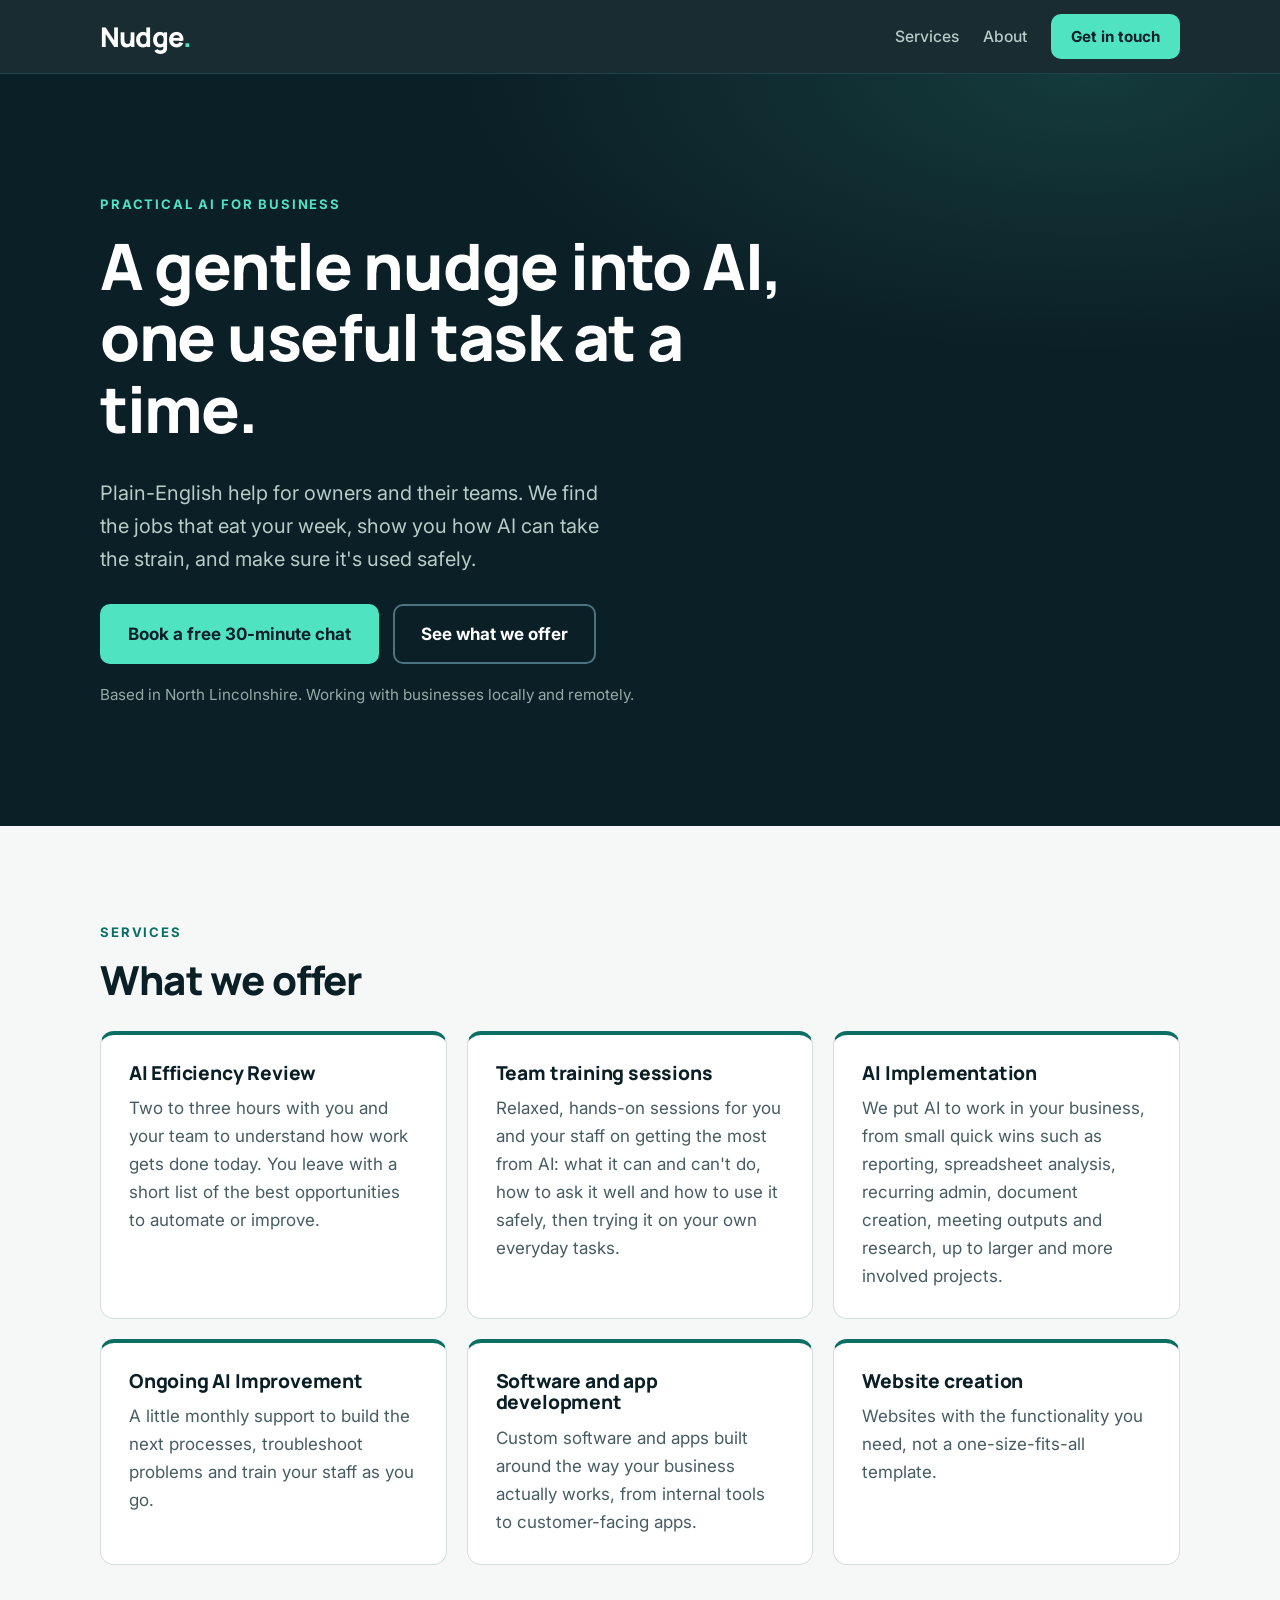
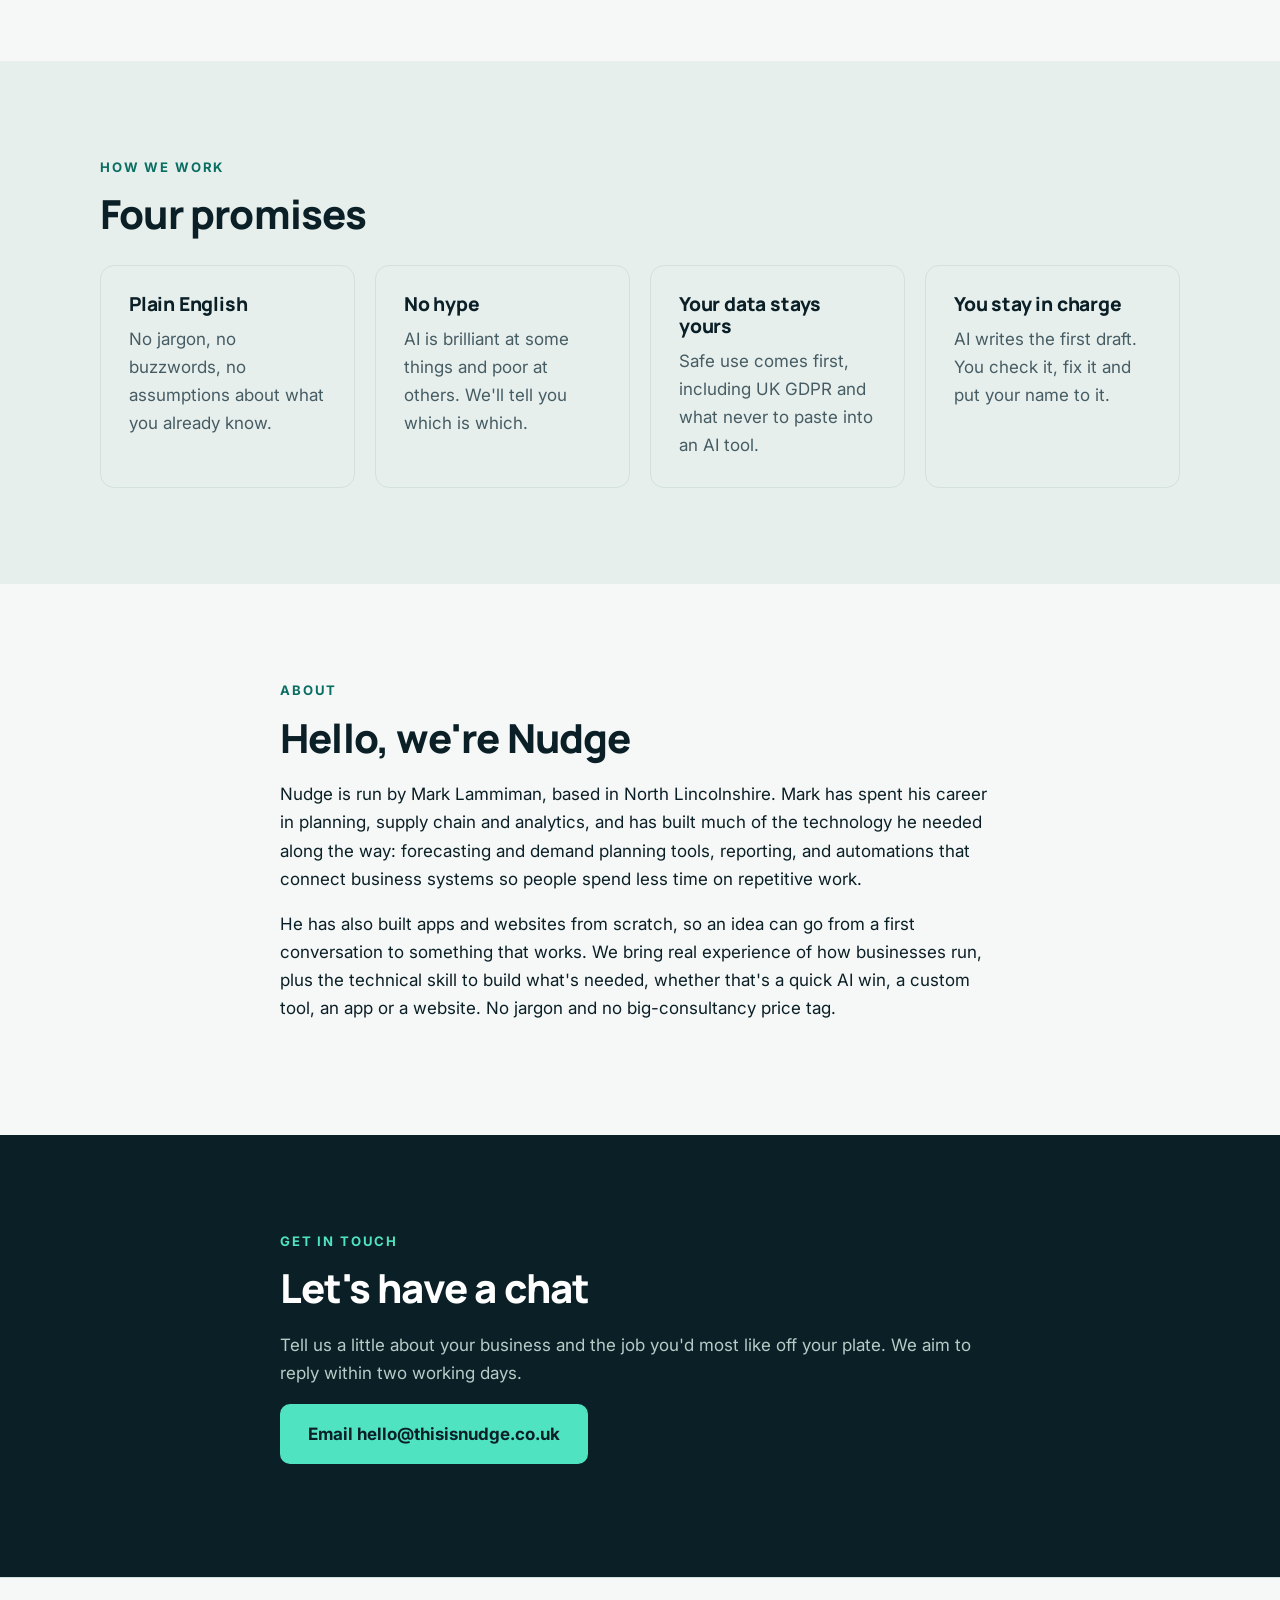
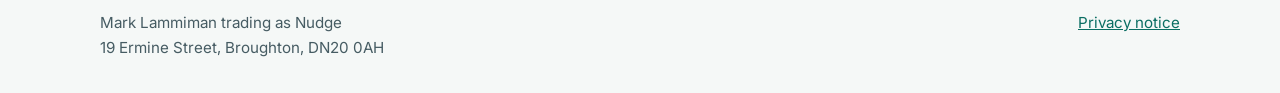
==== index.html @ ab0f9dca "Add team training, reword implementation and About section - New "Team training sessions" service ca" ====
<!doctype html>
<html lang="en-GB">
<head>
<meta charset="utf-8">
<meta name="viewport" content="width=device-width, initial-scale=1">
<title>Nudge | Practical AI help for business</title>
<meta name="description" content="Nudge helps businesses in North Lincolnshire and beyond take practical steps with AI: efficiency reviews, team training, implementation, ongoing support, software and websites.">
<meta property="og:title" content="Nudge | Practical AI help for business">
<meta property="og:description" content="A gentle nudge into AI. Plain-English reviews, implementation and support for business.">
<meta property="og:type" content="website">
<meta property="og:url" content="https://thisisnudge.co.uk/">
<link rel="canonical" href="https://thisisnudge.co.uk/">
<meta name="theme-color" content="#0B1F26">
<link rel="icon" href="favicon.svg" type="image/svg+xml">
<link rel="preconnect" href="https://fonts.googleapis.com">
<link rel="preconnect" href="https://fonts.gstatic.com" crossorigin>
<link rel="stylesheet" href="https://fonts.googleapis.com/css2?family=Inter:wght@400;500;700&family=Manrope:wght@600;700;800&display=swap">
<link rel="stylesheet" href="style.css">
</head>
<body>
<a class="skip" href="#main">Skip to content</a>

<header class="site-header">
  <div class="wrap header-row">
    <a class="brand" href="#top" aria-label="Nudge home">
      <span class="wordmark">Nudge<span class="dot">.</span></span>
    </a>
    <nav aria-label="Main">
      <a href="#services">Services</a>
      <a href="#about">About</a>
      <a class="btn btn-small" href="#contact">Get in touch</a>
    </nav>
  </div>
</header>

<main id="main">

<section class="hero" id="top">
  <div class="wrap">
    <p class="eyebrow">Practical AI for business</p>
    <h1>A gentle nudge into AI, one useful task at a time.</h1>
    <p class="lead">Plain-English help for owners and their teams. We find the jobs that eat your week, show you how AI can take the strain, and make sure it's used safely.</p>
    <div class="cta-row">
      <a class="btn" href="mailto:hello@thisisnudge.co.uk?subject=Free%2030-minute%20chat">Book a free 30-minute chat</a>
      <a class="btn btn-ghost" href="#services">See what we offer</a>
    </div>
    <p class="note">Based in North Lincolnshire. Working with businesses locally and remotely.</p>
  </div>
</section>

<section class="section" id="services">
  <div class="wrap">
    <p class="eyebrow">Services</p>
    <h2>What we offer</h2>
    <div class="cards services">
      <article class="card s3">
        <h3>AI Efficiency Review</h3>
        <p>Two to three hours with you and your team to understand how work gets done today. You leave with a short list of the best opportunities to automate or improve.</p>
      </article>
      <article class="card s3">
        <h3>Team training sessions</h3>
        <p>Relaxed, hands-on sessions for you and your staff on getting the most from AI: what it can and can't do, how to ask it well and how to use it safely, then trying it on your own everyday tasks.</p>
      </article>
      <article class="card s3">
        <h3>AI Implementation</h3>
        <p>We put AI to work in your business, from small quick wins such as reporting, spreadsheet analysis, recurring admin, document creation, meeting outputs and research, up to larger and more involved projects.</p>
      </article>
      <article class="card s3">
        <h3>Ongoing AI Improvement</h3>
        <p>A little monthly support to build the next processes, troubleshoot problems and train your staff as you go.</p>
      </article>
      <article class="card s3">
        <h3>Software and app development</h3>
        <p>Custom software and apps built around the way your business actually works, from internal tools to customer-facing apps.</p>
      </article>
      <article class="card s3">
        <h3>Website creation</h3>
        <p>Websites with the functionality you need, not a one-size-fits-all template.</p>
      </article>
    </div>
  </div>
</section>

<section class="section alt" id="principles">
  <div class="wrap">
    <p class="eyebrow">How we work</p>
    <h2>Four promises</h2>
    <div class="cards four">
      <div class="card plain"><h3>Plain English</h3><p>No jargon, no buzzwords, no assumptions about what you already know.</p></div>
      <div class="card plain"><h3>No hype</h3><p>AI is brilliant at some things and poor at others. We'll tell you which is which.</p></div>
      <div class="card plain"><h3>Your data stays yours</h3><p>Safe use comes first, including UK GDPR and what never to paste into an AI tool.</p></div>
      <div class="card plain"><h3>You stay in charge</h3><p>AI writes the first draft. You check it, fix it and put your name to it.</p></div>
    </div>
  </div>
</section>

<section class="section" id="about">
  <div class="wrap narrow">
    <p class="eyebrow">About</p>
    <h2>Hello, we're Nudge</h2>
    <p>Nudge is run by Mark Lammiman, based in North Lincolnshire. Mark has spent his career in planning, supply chain and analytics, and has built much of the technology he needed along the way: forecasting and demand planning tools, reporting, and automations that connect business systems so people spend less time on repetitive work.</p>
    <p>He has also built apps and websites from scratch, so an idea can go from a first conversation to something that works. We bring real experience of how businesses run, plus the technical skill to build what's needed, whether that's a quick AI win, a custom tool, an app or a website. No jargon and no big-consultancy price tag.</p>
  </div>
</section>

<section class="section contact" id="contact">
  <div class="wrap narrow">
    <p class="eyebrow light">Get in touch</p>
    <h2>Let's have a chat</h2>
    <p>Tell us a little about your business and the job you'd most like off your plate. We aim to reply within two working days.</p>
    <p><a class="btn btn-light" href="mailto:hello@thisisnudge.co.uk?subject=Enquiry%20from%20the%20Nudge%20website">Email hello@thisisnudge.co.uk</a></p>
  </div>
</section>

</main>

<footer class="site-footer">
  <div class="wrap footer-row">
    <p>Mark Lammiman trading as Nudge<br>19 Ermine Street, Broughton, DN20 0AH</p>
    <p><a href="privacy.html">Privacy notice</a></p>
  </div>
</footer>
</body>
</html>
---- style.css ----
:root {
  --night: #0B1F26;
  --night-2: #12303A;
  --night-line: #1F4450;
  --night-text: #F2F7F6;
  --night-soft: #B7CBC7;
  --ink: #0B1F26;
  --ink-soft: #465C63;
  --paper: #F5F8F7;
  --paper-alt: #E7EFED;
  --card: #FFFFFF;
  --line: #D3E0DD;
  --accent: #4FE3C1;
  --accent-dark: #0B6E63;
  --radius: 14px;
}
* { box-sizing: border-box; }
html { scroll-behavior: smooth; }
body {
  margin: 0;
  font-family: 'Inter', system-ui, -apple-system, 'Segoe UI', Arial, sans-serif;
  font-size: 17px;
  line-height: 1.65;
  color: var(--ink);
  background: var(--paper);
}
h1, h2, h3 { font-family: 'Manrope', 'Inter', system-ui, sans-serif; line-height: 1.12; margin: 0 0 0.5em; font-weight: 800; letter-spacing: -0.02em; }
h1 { font-size: clamp(2.3rem, 5.6vw, 4rem); max-width: 17ch; }
h2 { font-size: clamp(1.8rem, 3.6vw, 2.5rem); }
h3 { font-size: 1.2rem; letter-spacing: -0.01em; }
p { margin: 0 0 1em; }
a { color: var(--accent-dark); }
.wrap { width: min(1080px, 100% - 40px); margin: 0 auto; }
.narrow { max-width: 720px; }
.skip { position: absolute; left: -999px; top: 0; background: var(--accent); color: var(--night); padding: 10px 16px; z-index: 10; }
.skip:focus { left: 8px; top: 8px; }

.site-header { position: sticky; top: 0; z-index: 5; background: rgba(11, 31, 38, 0.94); backdrop-filter: blur(8px); border-bottom: 1px solid var(--night-line); }
.header-row { display: flex; align-items: center; justify-content: space-between; padding: 14px 0; gap: 16px; }
.brand { display: inline-flex; align-items: baseline; font-family: 'Manrope', 'Inter', sans-serif; font-weight: 800; font-size: 1.7rem; letter-spacing: -0.03em; line-height: 1; color: #fff; text-decoration: none; }
.wordmark .dot { color: var(--accent); }
nav { display: flex; align-items: center; gap: 24px; }
nav a { color: var(--night-soft); text-decoration: none; font-weight: 500; font-size: 0.98rem; }
nav a:hover { color: #fff; }

.btn { display: inline-block; background: var(--ink); color: #fff; padding: 14px 26px; border-radius: 10px; font-weight: 700; text-decoration: none; border: 2px solid var(--ink); }
.btn:hover { background: #163540; }
.btn-small { padding: 8px 18px; font-size: 0.95rem; background: var(--accent); border-color: var(--accent); color: var(--night); }
nav a.btn-small:hover { background: #7DF0D6; color: var(--night); }
.btn-ghost { background: transparent; color: var(--ink); }
.btn-ghost:hover { background: var(--paper-alt); }
.btn-light { background: var(--accent); color: var(--night); border-color: var(--accent); }
.btn-light:hover { background: #7DF0D6; }
a:focus-visible, .btn:focus-visible { outline: 3px solid var(--accent); outline-offset: 3px; }

.eyebrow { font-weight: 700; letter-spacing: 0.14em; text-transform: uppercase; font-size: 0.82rem; color: var(--accent-dark); margin-bottom: 14px; }
.eyebrow.light { color: var(--accent); }

.hero { background: radial-gradient(900px 400px at 85% 0%, rgba(79, 227, 193, 0.14), transparent 70%), var(--night); color: var(--night-text); padding: clamp(56px, 10vw, 120px) 0 clamp(56px, 9vw, 104px); }
.hero .eyebrow { color: var(--accent); }
.hero h1 { color: #fff; }
.hero .btn { background: var(--accent); border-color: var(--accent); color: var(--night); }
.hero .btn:hover { background: #7DF0D6; }
.hero .btn-ghost { background: transparent; border-color: #4C7480; color: #fff; }
.hero .btn-ghost:hover { background: var(--night-2); }
.lead { font-size: 1.25rem; color: var(--night-soft); max-width: 40ch; margin-top: 8px; }
.cta-row { display: flex; flex-wrap: wrap; gap: 14px; margin: 28px 0 18px; }
.note { color: #93ABA6; font-size: 0.95rem; }

.section { padding: clamp(48px, 8vw, 96px) 0; }
.alt { background: var(--paper-alt); }
.cards { display: grid; gap: 20px; margin-top: 28px; }
.cards.four { grid-template-columns: repeat(4, 1fr); }
.cards.services { grid-template-columns: repeat(6, 1fr); }
.card.s3 { grid-column: span 2; }
.card.s2 { grid-column: span 3; }
.card { background: var(--card); border: 1px solid var(--line); border-radius: var(--radius); padding: 28px; }
.services .card { border-top: 4px solid var(--accent-dark); }
.card.plain { background: transparent; }
.card p { color: var(--ink-soft); margin-bottom: 0; }

.contact { background: var(--night); color: var(--night-text); }
.contact h2 { color: #fff; }
.contact p { color: var(--night-soft); }

.site-footer { padding: 32px 0; font-size: 0.95rem; color: var(--ink-soft); border-top: 1px solid var(--line); }
.footer-row { display: flex; justify-content: space-between; gap: 20px; flex-wrap: wrap; }
.footer-row p { margin: 0; }

.legal { padding: 56px 0 72px; }
.legal h1 { max-width: none; font-size: clamp(2rem, 4vw, 2.8rem); }
.legal h2 { font-size: 1.4rem; margin-top: 1.6em; }
.legal ul { padding-left: 1.2em; }

@media (max-width: 860px) {
  .cards.four { grid-template-columns: 1fr 1fr; }
  .cards.services { grid-template-columns: 1fr 1fr; }
  .card.s3, .card.s2 { grid-column: span 1; }
  .card.s3:nth-child(3) { grid-column: span 2; }
}
@media (max-width: 600px) {
  body { font-size: 16.5px; }
  nav a:not(.btn) { display: none; }
  .cards.four, .cards.services { grid-template-columns: 1fr; }
  .card.s3:nth-child(3) { grid-column: span 1; }
}
@media (prefers-reduced-motion: reduce) { html { scroll-behavior: auto; } }
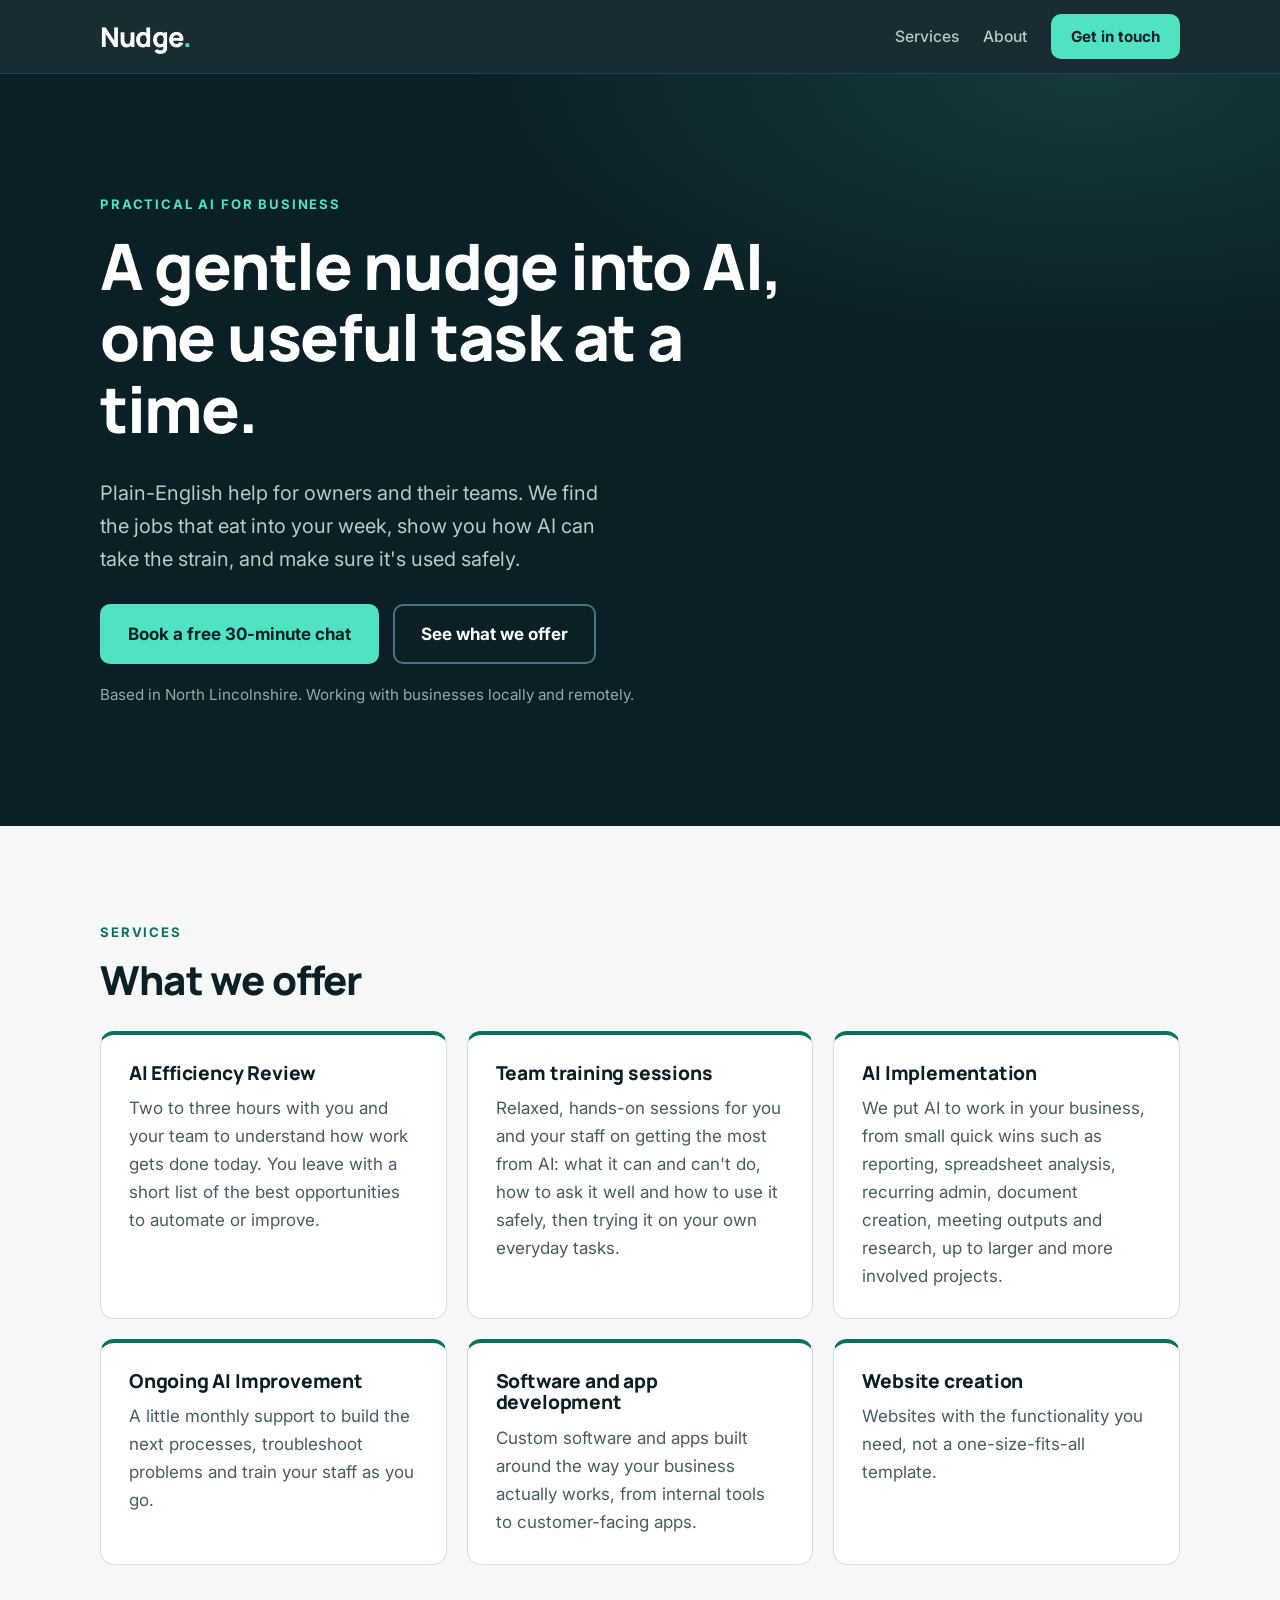
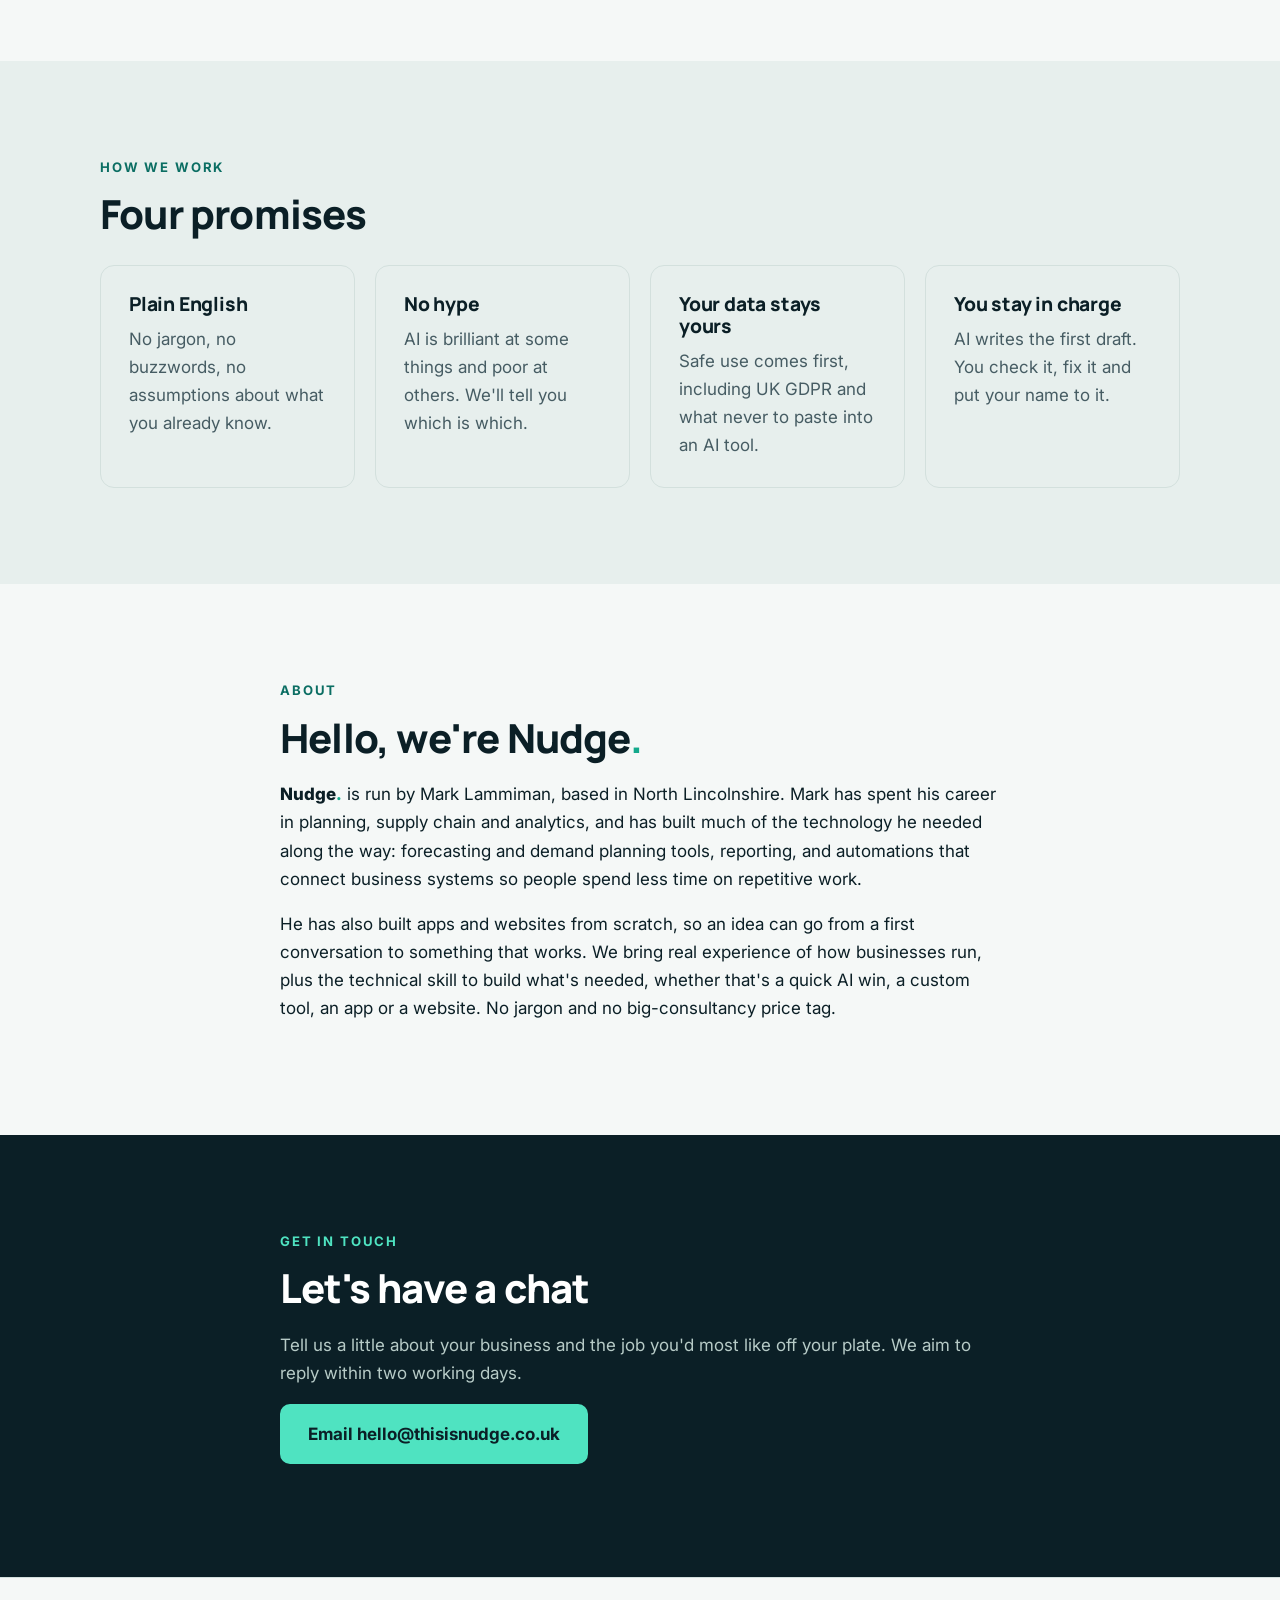
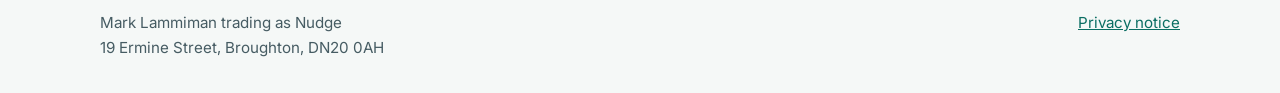
==== commit 5d3e4e85: "Even out service cards, fix hero wording, use Nudge. wordmark in About Co-Authored-By: Claude Sonnet" ====
--- a/index.html
+++ b/index.html
@@ -39,7 +39,7 @@
   <div class="wrap">
     <p class="eyebrow">Practical AI for business</p>
     <h1>A gentle nudge into AI, one useful task at a time.</h1>
-    <p class="lead">Plain-English help for owners and their teams. We find the jobs that eat your week, show you how AI can take the strain, and make sure it's used safely.</p>
+    <p class="lead">Plain-English help for owners and their teams. We find the jobs that eat into your week, show you how AI can take the strain, and make sure it's used safely.</p>
     <div class="cta-row">
       <a class="btn" href="mailto:hello@thisisnudge.co.uk?subject=Free%2030-minute%20chat">Book a free 30-minute chat</a>
       <a class="btn btn-ghost" href="#services">See what we offer</a>
@@ -97,8 +97,8 @@
 <section class="section" id="about">
   <div class="wrap narrow">
     <p class="eyebrow">About</p>
-    <h2>Hello, we're Nudge</h2>
-    <p>Nudge is run by Mark Lammiman, based in North Lincolnshire. Mark has spent his career in planning, supply chain and analytics, and has built much of the technology he needed along the way: forecasting and demand planning tools, reporting, and automations that connect business systems so people spend less time on repetitive work.</p>
+    <h2>Hello, we're <span class="nm">Nudge<span class="dot">.</span></span></h2>
+    <p><span class="nm">Nudge<span class="dot">.</span></span> is run by Mark Lammiman, based in North Lincolnshire. Mark has spent his career in planning, supply chain and analytics, and has built much of the technology he needed along the way: forecasting and demand planning tools, reporting, and automations that connect business systems so people spend less time on repetitive work.</p>
     <p>He has also built apps and websites from scratch, so an idea can go from a first conversation to something that works. We bring real experience of how businesses run, plus the technical skill to build what's needed, whether that's a quick AI win, a custom tool, an app or a website. No jargon and no big-consultancy price tag.</p>
   </div>
 </section>
--- a/style.css
+++ b/style.css
@@ -39,6 +39,8 @@
 .header-row { display: flex; align-items: center; justify-content: space-between; padding: 14px 0; gap: 16px; }
 .brand { display: inline-flex; align-items: baseline; font-family: 'Manrope', 'Inter', sans-serif; font-weight: 800; font-size: 1.7rem; letter-spacing: -0.03em; line-height: 1; color: #fff; text-decoration: none; }
 .wordmark .dot { color: var(--accent); }
+.nm { white-space: nowrap; font-weight: 800; }
+.nm .dot { color: #14A98C; }
 nav { display: flex; align-items: center; gap: 24px; }
 nav a { color: var(--night-soft); text-decoration: none; font-weight: 500; font-size: 0.98rem; }
 nav a:hover { color: #fff; }
@@ -96,12 +98,10 @@
   .cards.four { grid-template-columns: 1fr 1fr; }
   .cards.services { grid-template-columns: 1fr 1fr; }
   .card.s3, .card.s2 { grid-column: span 1; }
-  .card.s3:nth-child(3) { grid-column: span 2; }
 }
 @media (max-width: 600px) {
   body { font-size: 16.5px; }
   nav a:not(.btn) { display: none; }
   .cards.four, .cards.services { grid-template-columns: 1fr; }
-  .card.s3:nth-child(3) { grid-column: span 1; }
 }
 @media (prefers-reduced-motion: reduce) { html { scroll-behavior: auto; } }
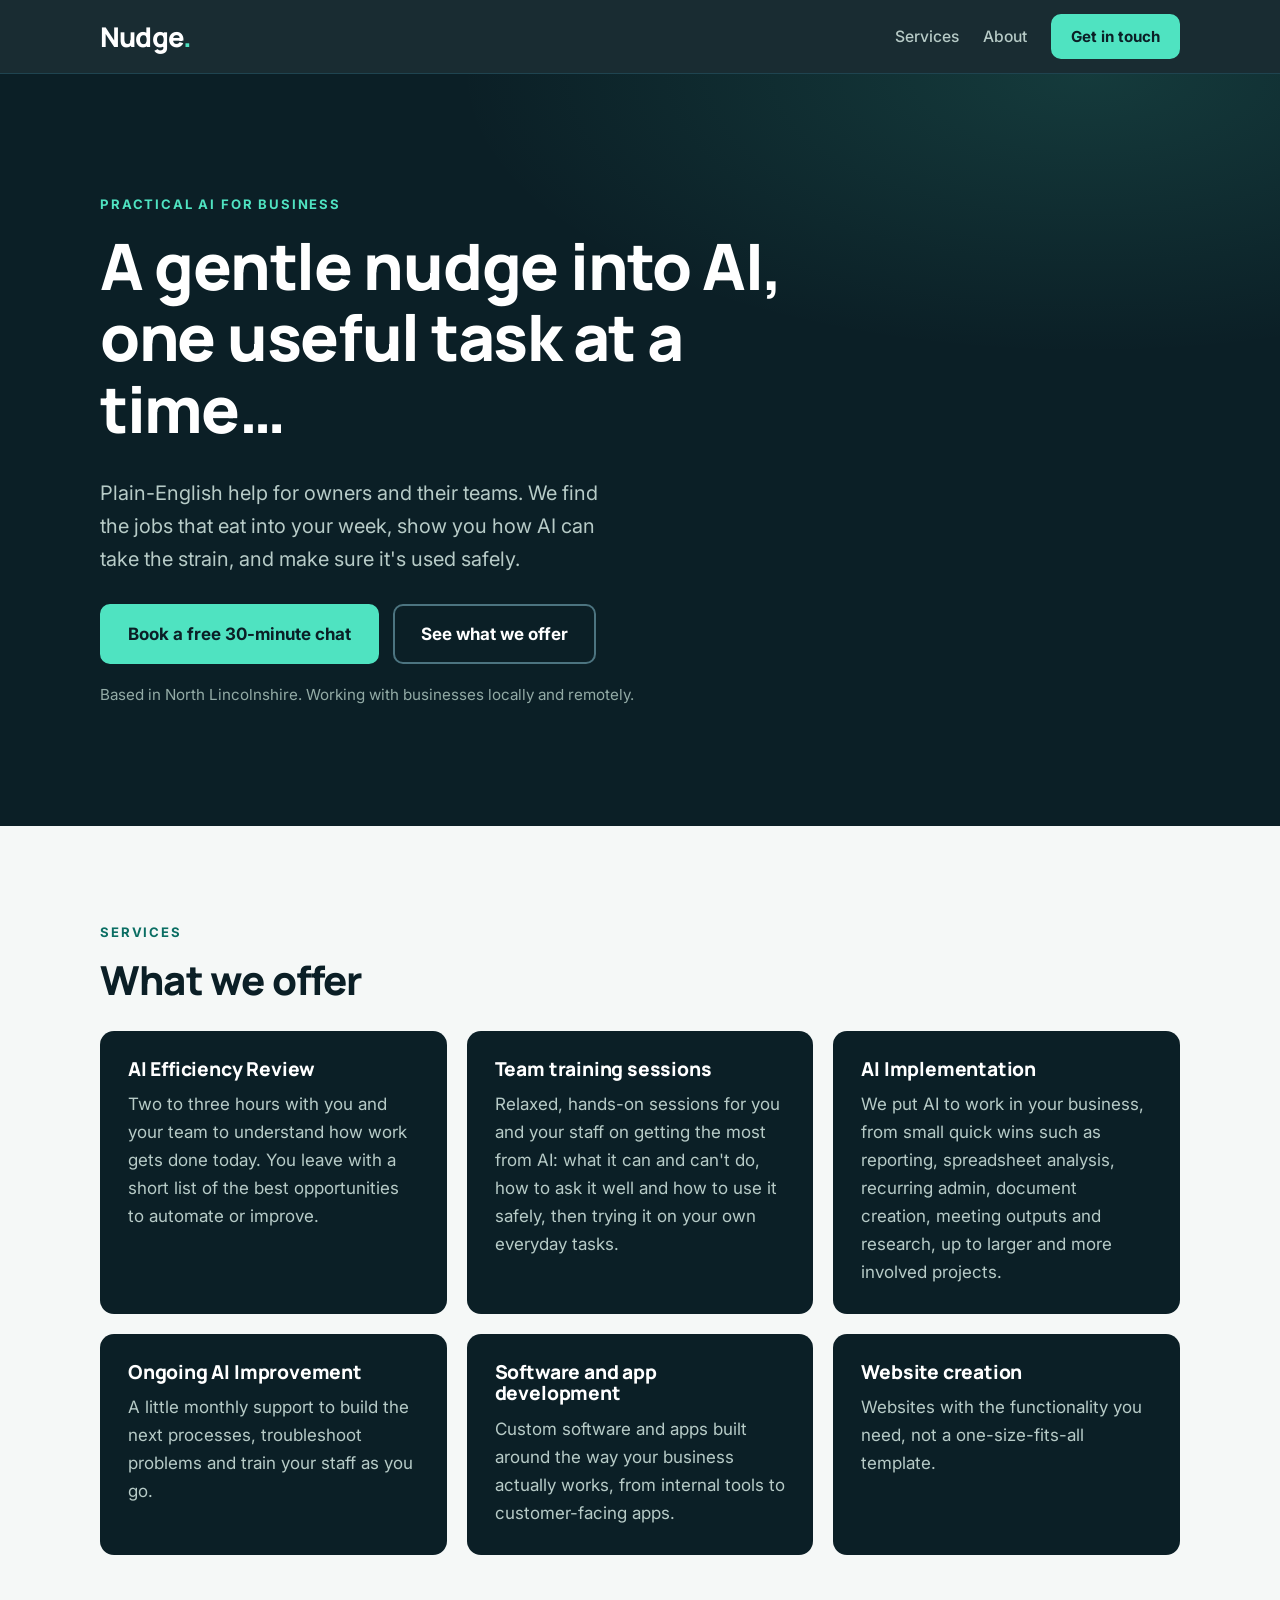
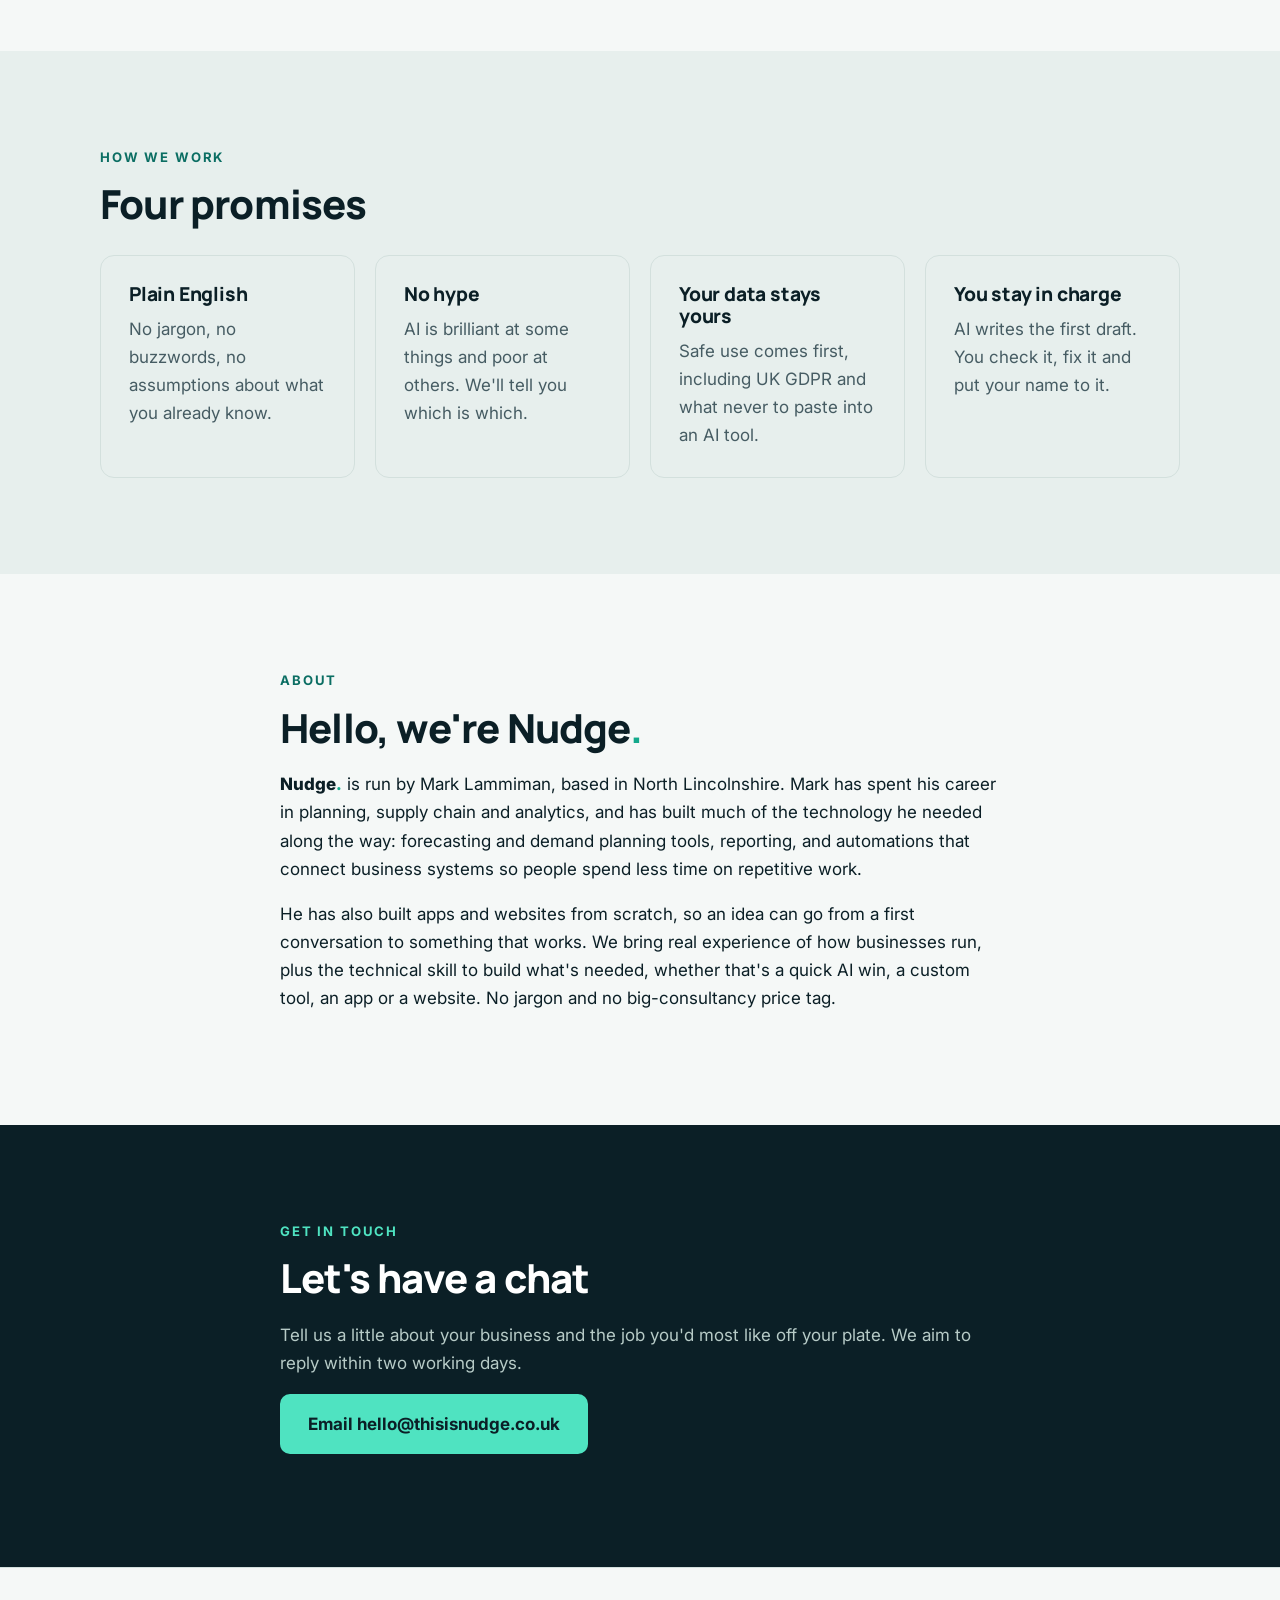
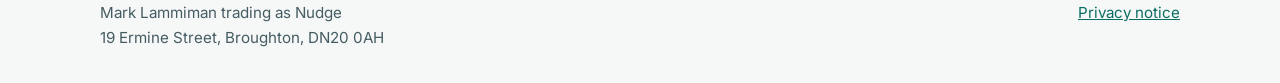
==== commit 9bba38e0: "Headline ends with an ellipsis; dark service cards without top line Co-Authored-By: Claude Sonnet 5." ====
--- a/index.html
+++ b/index.html
@@ -38,7 +38,7 @@
 <section class="hero" id="top">
   <div class="wrap">
     <p class="eyebrow">Practical AI for business</p>
-    <h1>A gentle nudge into AI, one useful task at a time.</h1>
+    <h1>A gentle nudge into AI, one useful task at a time…</h1>
     <p class="lead">Plain-English help for owners and their teams. We find the jobs that eat into your week, show you how AI can take the strain, and make sure it's used safely.</p>
     <div class="cta-row">
       <a class="btn" href="mailto:hello@thisisnudge.co.uk?subject=Free%2030-minute%20chat">Book a free 30-minute chat</a>
--- a/style.css
+++ b/style.css
@@ -77,7 +77,9 @@
 .card.s3 { grid-column: span 2; }
 .card.s2 { grid-column: span 3; }
 .card { background: var(--card); border: 1px solid var(--line); border-radius: var(--radius); padding: 28px; }
-.services .card { border-top: 4px solid var(--accent-dark); }
+.services .card { background: var(--night); border: none; }
+.services .card h3 { color: #fff; }
+.services .card p { color: var(--night-soft); }
 .card.plain { background: transparent; }
 .card p { color: var(--ink-soft); margin-bottom: 0; }
 
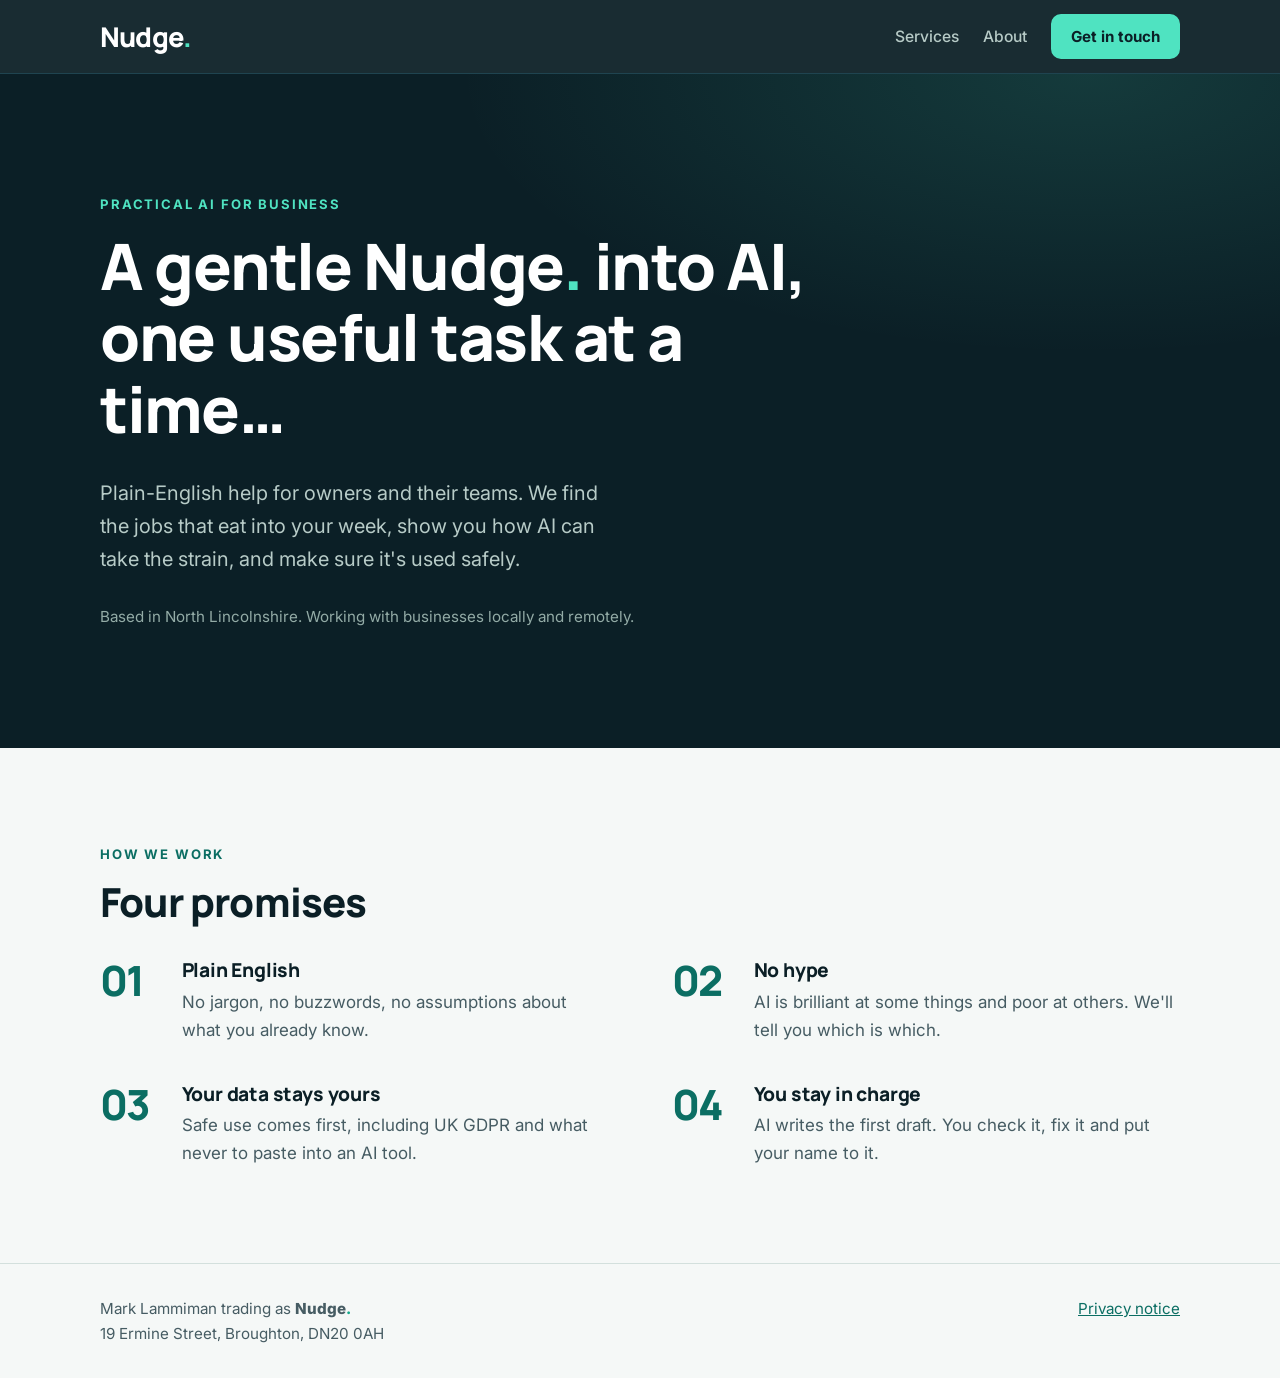
==== commit 418c14f8: "Split site into pages, mint service cards, numbered promises, new contact page with phone Co-Authore" ====
--- a/index.html
+++ b/index.html
@@ -6,7 +6,7 @@
 <title>Nudge | Practical AI help for business</title>
 <meta name="description" content="Nudge helps businesses in North Lincolnshire and beyond take practical steps with AI: efficiency reviews, team training, implementation, ongoing support, software and websites.">
 <meta property="og:title" content="Nudge | Practical AI help for business">
-<meta property="og:description" content="A gentle nudge into AI. Plain-English reviews, implementation and support for business.">
+<meta property="og:description" content="Nudge helps businesses in North Lincolnshire and beyond take practical steps with AI: efficiency reviews, team training, implementation, ongoing support, software and websites.">
 <meta property="og:type" content="website">
 <meta property="og:url" content="https://thisisnudge.co.uk/">
 <link rel="canonical" href="https://thisisnudge.co.uk/">
@@ -22,13 +22,13 @@
 
 <header class="site-header">
   <div class="wrap header-row">
-    <a class="brand" href="#top" aria-label="Nudge home">
+    <a class="brand" href="index.html" aria-label="Nudge home">
       <span class="wordmark">Nudge<span class="dot">.</span></span>
     </a>
     <nav aria-label="Main">
-      <a href="#services">Services</a>
-      <a href="#about">About</a>
-      <a class="btn btn-small" href="#contact">Get in touch</a>
+      <a href="services.html">Services</a>
+      <a href="about.html">About</a>
+      <a class="btn btn-small" href="contact.html">Get in touch</a>
     </nav>
   </div>
 </header>
@@ -38,77 +38,22 @@
 <section class="hero" id="top">
   <div class="wrap">
     <p class="eyebrow">Practical AI for business</p>
-    <h1>A gentle nudge into AI, one useful task at a time…</h1>
+    <h1>A gentle <span class="nm">Nudge<span class="dot">.</span></span> into AI, one useful task at a time…</h1>
     <p class="lead">Plain-English help for owners and their teams. We find the jobs that eat into your week, show you how AI can take the strain, and make sure it's used safely.</p>
-    <div class="cta-row">
-      <a class="btn" href="mailto:hello@thisisnudge.co.uk?subject=Free%2030-minute%20chat">Book a free 30-minute chat</a>
-      <a class="btn btn-ghost" href="#services">See what we offer</a>
-    </div>
     <p class="note">Based in North Lincolnshire. Working with businesses locally and remotely.</p>
   </div>
 </section>
 
-<section class="section" id="services">
-  <div class="wrap">
-    <p class="eyebrow">Services</p>
-    <h2>What we offer</h2>
-    <div class="cards services">
-      <article class="card s3">
-        <h3>AI Efficiency Review</h3>
-        <p>Two to three hours with you and your team to understand how work gets done today. You leave with a short list of the best opportunities to automate or improve.</p>
-      </article>
-      <article class="card s3">
-        <h3>Team training sessions</h3>
-        <p>Relaxed, hands-on sessions for you and your staff on getting the most from AI: what it can and can't do, how to ask it well and how to use it safely, then trying it on your own everyday tasks.</p>
-      </article>
-      <article class="card s3">
-        <h3>AI Implementation</h3>
-        <p>We put AI to work in your business, from small quick wins such as reporting, spreadsheet analysis, recurring admin, document creation, meeting outputs and research, up to larger and more involved projects.</p>
-      </article>
-      <article class="card s3">
-        <h3>Ongoing AI Improvement</h3>
-        <p>A little monthly support to build the next processes, troubleshoot problems and train your staff as you go.</p>
-      </article>
-      <article class="card s3">
-        <h3>Software and app development</h3>
-        <p>Custom software and apps built around the way your business actually works, from internal tools to customer-facing apps.</p>
-      </article>
-      <article class="card s3">
-        <h3>Website creation</h3>
-        <p>Websites with the functionality you need, not a one-size-fits-all template.</p>
-      </article>
-    </div>
-  </div>
-</section>
-
-<section class="section alt" id="principles">
+<section class="section" id="principles">
   <div class="wrap">
     <p class="eyebrow">How we work</p>
     <h2>Four promises</h2>
-    <div class="cards four">
-      <div class="card plain"><h3>Plain English</h3><p>No jargon, no buzzwords, no assumptions about what you already know.</p></div>
-      <div class="card plain"><h3>No hype</h3><p>AI is brilliant at some things and poor at others. We'll tell you which is which.</p></div>
-      <div class="card plain"><h3>Your data stays yours</h3><p>Safe use comes first, including UK GDPR and what never to paste into an AI tool.</p></div>
-      <div class="card plain"><h3>You stay in charge</h3><p>AI writes the first draft. You check it, fix it and put your name to it.</p></div>
+    <div class="promises">
+      <div class="promise"><span class="n" aria-hidden="true">01</span><div><h3>Plain English</h3><p>No jargon, no buzzwords, no assumptions about what you already know.</p></div></div>
+      <div class="promise"><span class="n" aria-hidden="true">02</span><div><h3>No hype</h3><p>AI is brilliant at some things and poor at others. We'll tell you which is which.</p></div></div>
+      <div class="promise"><span class="n" aria-hidden="true">03</span><div><h3>Your data stays yours</h3><p>Safe use comes first, including UK GDPR and what never to paste into an AI tool.</p></div></div>
+      <div class="promise"><span class="n" aria-hidden="true">04</span><div><h3>You stay in charge</h3><p>AI writes the first draft. You check it, fix it and put your name to it.</p></div></div>
     </div>
-  </div>
-</section>
-
-<section class="section" id="about">
-  <div class="wrap narrow">
-    <p class="eyebrow">About</p>
-    <h2>Hello, we're <span class="nm">Nudge<span class="dot">.</span></span></h2>
-    <p><span class="nm">Nudge<span class="dot">.</span></span> is run by Mark Lammiman, based in North Lincolnshire. Mark has spent his career in planning, supply chain and analytics, and has built much of the technology he needed along the way: forecasting and demand planning tools, reporting, and automations that connect business systems so people spend less time on repetitive work.</p>
-    <p>He has also built apps and websites from scratch, so an idea can go from a first conversation to something that works. We bring real experience of how businesses run, plus the technical skill to build what's needed, whether that's a quick AI win, a custom tool, an app or a website. No jargon and no big-consultancy price tag.</p>
-  </div>
-</section>
-
-<section class="section contact" id="contact">
-  <div class="wrap narrow">
-    <p class="eyebrow light">Get in touch</p>
-    <h2>Let's have a chat</h2>
-    <p>Tell us a little about your business and the job you'd most like off your plate. We aim to reply within two working days.</p>
-    <p><a class="btn btn-light" href="mailto:hello@thisisnudge.co.uk?subject=Enquiry%20from%20the%20Nudge%20website">Email hello@thisisnudge.co.uk</a></p>
   </div>
 </section>
 
@@ -116,7 +61,7 @@
 
 <footer class="site-footer">
   <div class="wrap footer-row">
-    <p>Mark Lammiman trading as Nudge<br>19 Ermine Street, Broughton, DN20 0AH</p>
+    <p>Mark Lammiman trading as <span class="nm">Nudge<span class="dot">.</span></span><br>19 Ermine Street, Broughton, DN20 0AH</p>
     <p><a href="privacy.html">Privacy notice</a></p>
   </div>
 </footer>
--- a/style.css
+++ b/style.css
@@ -61,31 +61,42 @@
 .hero { background: radial-gradient(900px 400px at 85% 0%, rgba(79, 227, 193, 0.14), transparent 70%), var(--night); color: var(--night-text); padding: clamp(56px, 10vw, 120px) 0 clamp(56px, 9vw, 104px); }
 .hero .eyebrow { color: var(--accent); }
 .hero h1 { color: #fff; }
-.hero .btn { background: var(--accent); border-color: var(--accent); color: var(--night); }
-.hero .btn:hover { background: #7DF0D6; }
-.hero .btn-ghost { background: transparent; border-color: #4C7480; color: #fff; }
-.hero .btn-ghost:hover { background: var(--night-2); }
 .lead { font-size: 1.25rem; color: var(--night-soft); max-width: 40ch; margin-top: 8px; }
-.cta-row { display: flex; flex-wrap: wrap; gap: 14px; margin: 28px 0 18px; }
-.note { color: #93ABA6; font-size: 0.95rem; }
+.note { color: #93ABA6; font-size: 0.95rem; margin-top: 28px; }
+.hero .nm .dot, .page-head .nm .dot, .contact-page .nm .dot { color: var(--accent); }
+nav a[aria-current="page"]:not(.btn) { color: #fff; }
+.btn-small[aria-current="page"] { background: #7DF0D6; }
+
+.page-head { background: radial-gradient(900px 400px at 85% 0%, rgba(79, 227, 193, 0.14), transparent 70%), var(--night); color: var(--night-text); padding: clamp(44px, 8vw, 88px) 0 clamp(40px, 7vw, 72px); }
+.page-head h1 { color: #fff; max-width: none; font-size: clamp(2.1rem, 5vw, 3.4rem); }
+.page-head .eyebrow { color: var(--accent); }
+.page-head .lead { margin-bottom: 0; }
+.prose p { font-size: 1.12rem; }
+
+.promises { display: grid; grid-template-columns: 1fr 1fr; gap: 40px 64px; margin-top: 36px; }
+.promise { display: flex; gap: 20px; align-items: flex-start; }
+.promise .n { font-family: 'Manrope', sans-serif; font-weight: 800; font-size: 2.6rem; line-height: 1; letter-spacing: -0.04em; color: var(--accent-dark); min-width: 2.2ch; }
+.promise h3 { margin-bottom: 0.3em; }
+.promise p { color: var(--ink-soft); margin: 0; }
+
+.contact-page { background: radial-gradient(900px 400px at 85% 0%, rgba(79, 227, 193, 0.14), transparent 70%), var(--night); color: var(--night-text); padding: clamp(56px, 10vw, 110px) 0; min-height: 60vh; }
+.contact-page h1 { color: #fff; max-width: none; }
+.contact-page .lead { max-width: 34ch; }
+.contact-links { display: flex; flex-wrap: wrap; gap: 14px; margin-top: 32px; }
+.btn-icon { display: inline-flex; align-items: center; gap: 10px; }
+.btn-outline { background: transparent; color: #fff; border-color: #4C7480; }
+.btn-outline:hover { background: var(--night-2); border-color: var(--accent); }
 
 .section { padding: clamp(48px, 8vw, 96px) 0; }
 .alt { background: var(--paper-alt); }
 .cards { display: grid; gap: 20px; margin-top: 28px; }
-.cards.four { grid-template-columns: repeat(4, 1fr); }
-.cards.services { grid-template-columns: repeat(6, 1fr); }
-.card.s3 { grid-column: span 2; }
-.card.s2 { grid-column: span 3; }
+.cards.services { grid-template-columns: repeat(3, 1fr); margin-top: 0; }
 .card { background: var(--card); border: 1px solid var(--line); border-radius: var(--radius); padding: 28px; }
-.services .card { background: var(--night); border: none; }
-.services .card h3 { color: #fff; }
-.services .card p { color: var(--night-soft); }
-.card.plain { background: transparent; }
+.services .card { background: var(--accent); border: none; }
+.services .card h3 { color: #06191B; }
+.services .card p { color: #0C3D38; }
 .card p { color: var(--ink-soft); margin-bottom: 0; }
 
-.contact { background: var(--night); color: var(--night-text); }
-.contact h2 { color: #fff; }
-.contact p { color: var(--night-soft); }
 
 .site-footer { padding: 32px 0; font-size: 0.95rem; color: var(--ink-soft); border-top: 1px solid var(--line); }
 .footer-row { display: flex; justify-content: space-between; gap: 20px; flex-wrap: wrap; }
@@ -97,13 +108,17 @@
 .legal ul { padding-left: 1.2em; }
 
 @media (max-width: 860px) {
-  .cards.four { grid-template-columns: 1fr 1fr; }
   .cards.services { grid-template-columns: 1fr 1fr; }
-  .card.s3, .card.s2 { grid-column: span 1; }
+  .promises { gap: 32px 40px; }
 }
 @media (max-width: 600px) {
   body { font-size: 16.5px; }
   nav a:not(.btn) { display: none; }
-  .cards.four, .cards.services { grid-template-columns: 1fr; }
+  .cards.services, .promises { grid-template-columns: 1fr; }
+  .btn-icon { width: 100%; justify-content: center; }
 }
 @media (prefers-reduced-motion: reduce) { html { scroll-behavior: auto; } }
+
+.contact-page .eyebrow { color: var(--accent); }
+.btn-small[aria-current="page"] { border-color: #7DF0D6; }
+@media (max-width: 600px) { .btn-icon { font-size: 0.95rem; padding: 14px 16px; } }
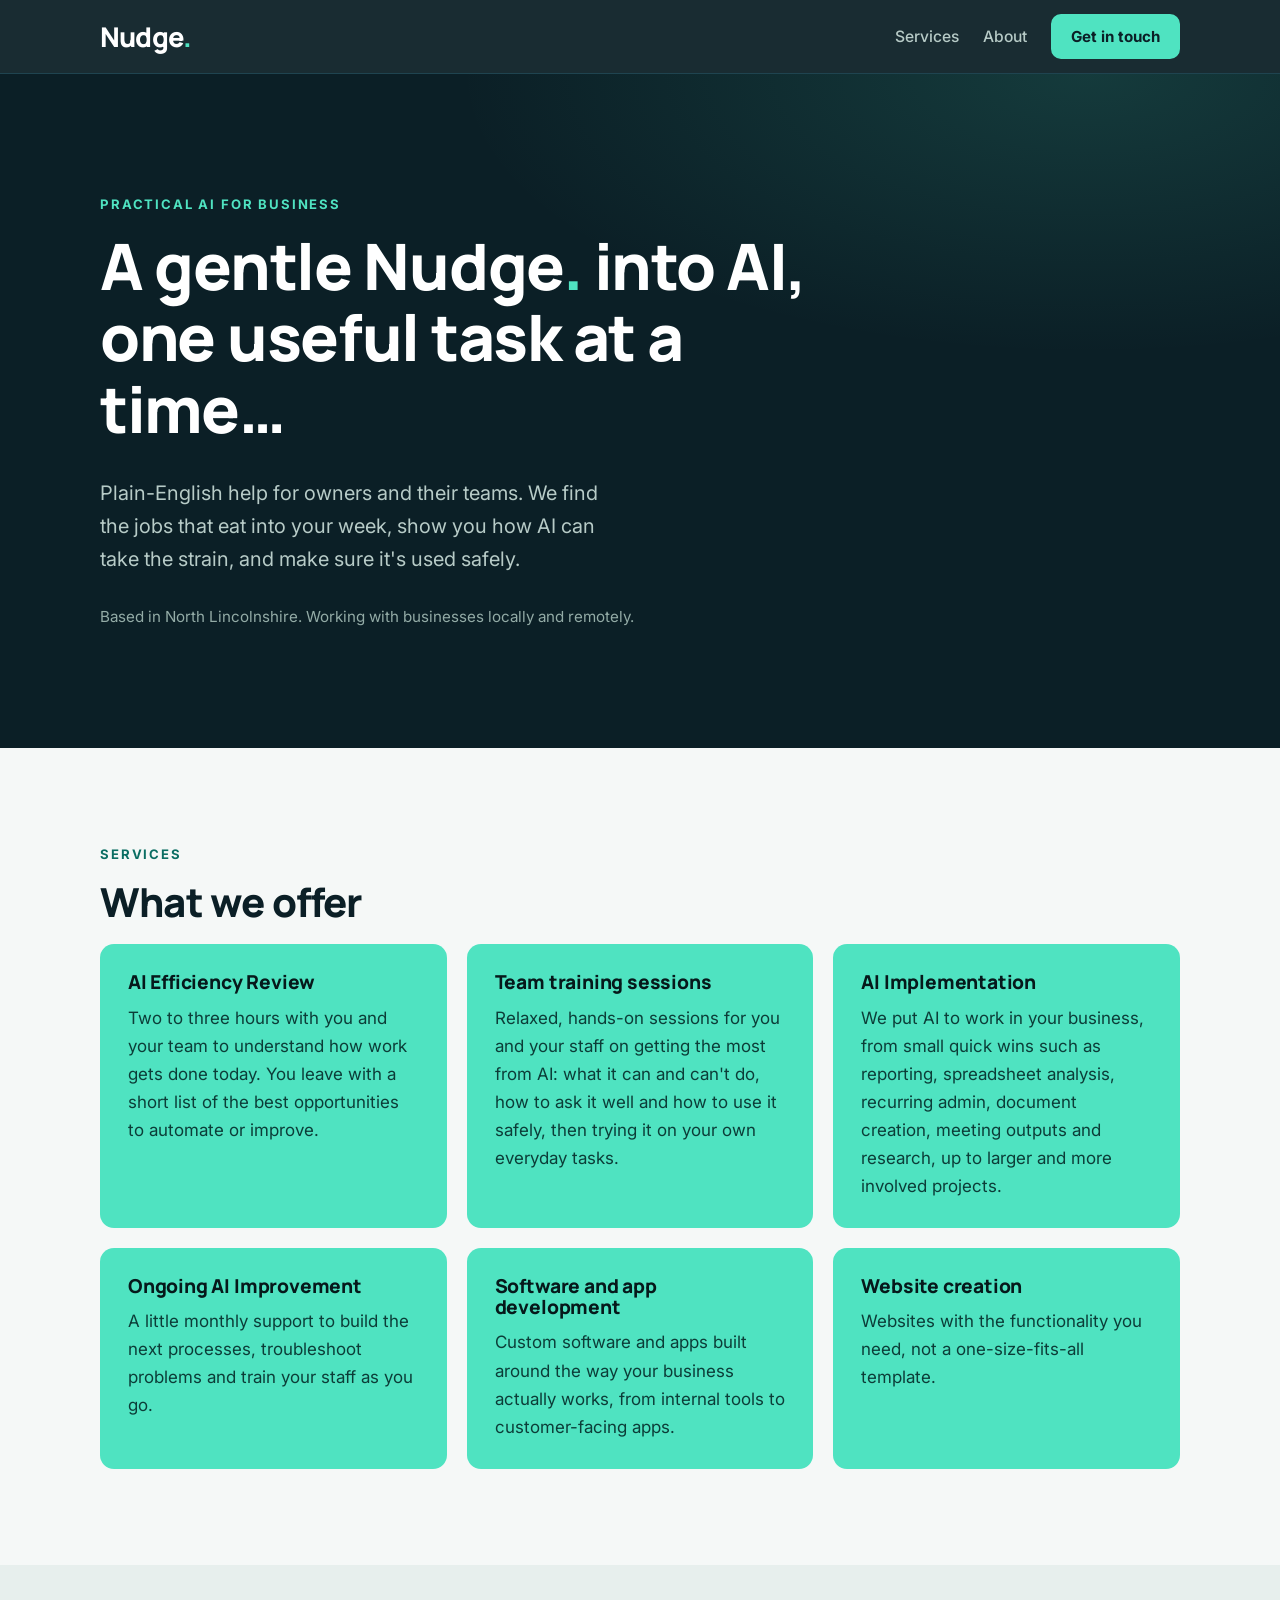
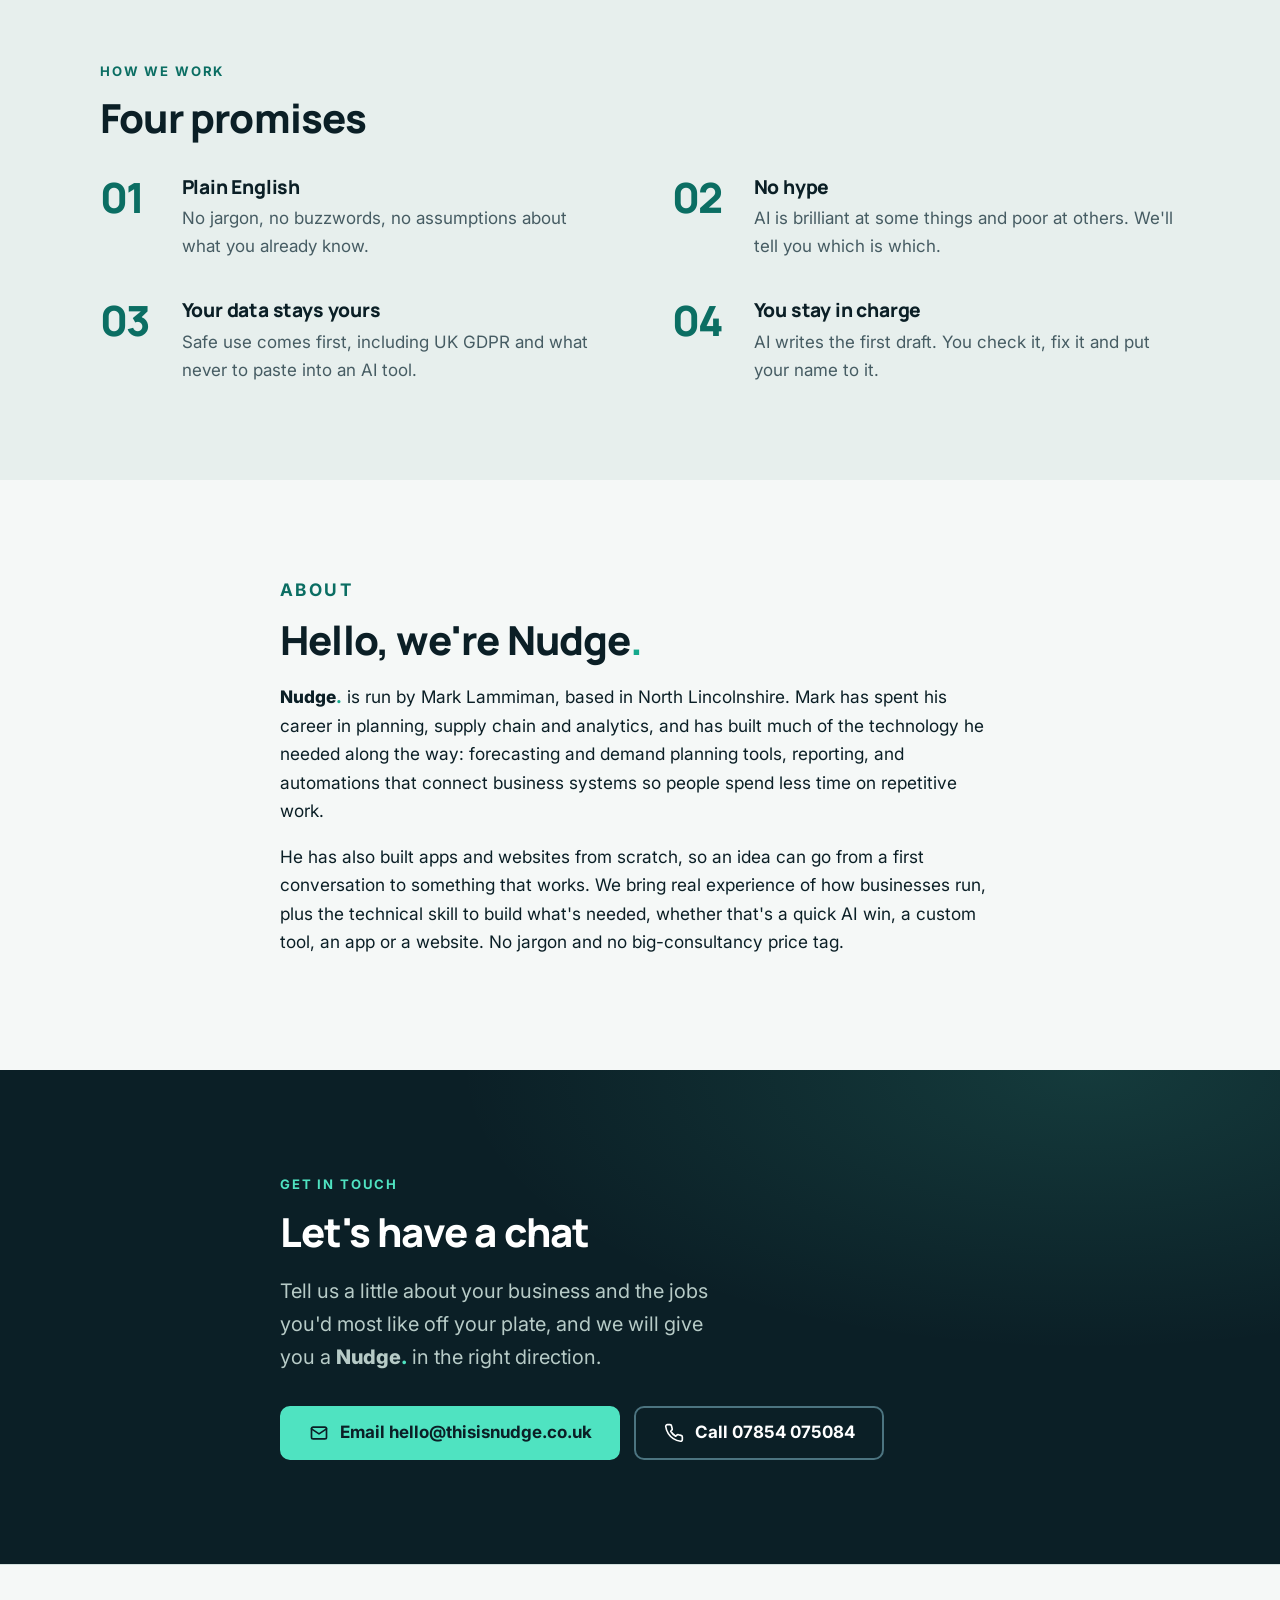
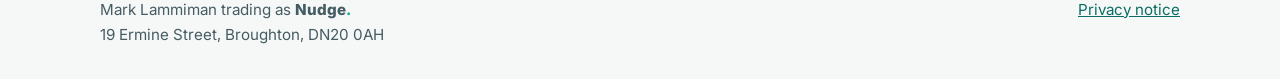
==== commit 0278e410: "Revert to single page, simpler email subject, centred contact icons Co-Authored-By: Claude Sonnet 5." ====
--- a/index.html
+++ b/index.html
@@ -22,12 +22,12 @@
 
 <header class="site-header">
   <div class="wrap header-row">
-    <a class="brand" href="index.html" aria-label="Nudge home">
+    <a class="brand" href="'+(P or '#top')+'" aria-label="Nudge home">
       <span class="wordmark">Nudge<span class="dot">.</span></span>
     </a>
     <nav aria-label="Main">
-      <a href="services.html">Services</a>
-      <a href="about.html">About</a>
+      <a href="#services">Services</a>
+      <a href="#about">About</a>
       <a class="btn btn-small" href="contact.html">Get in touch</a>
     </nav>
   </div>
@@ -44,7 +44,22 @@
   </div>
 </section>
 
-<section class="section" id="principles">
+<section class="section" id="services">
+  <div class="wrap">
+    <p class="eyebrow">Services</p>
+    <h2>What we offer</h2>
+    <div class="cards services">
+      <article class="card"><h3>AI Efficiency Review</h3><p>Two to three hours with you and your team to understand how work gets done today. You leave with a short list of the best opportunities to automate or improve.</p></article>
+      <article class="card"><h3>Team training sessions</h3><p>Relaxed, hands-on sessions for you and your staff on getting the most from AI: what it can and can't do, how to ask it well and how to use it safely, then trying it on your own everyday tasks.</p></article>
+      <article class="card"><h3>AI Implementation</h3><p>We put AI to work in your business, from small quick wins such as reporting, spreadsheet analysis, recurring admin, document creation, meeting outputs and research, up to larger and more involved projects.</p></article>
+      <article class="card"><h3>Ongoing AI Improvement</h3><p>A little monthly support to build the next processes, troubleshoot problems and train your staff as you go.</p></article>
+      <article class="card"><h3>Software and app development</h3><p>Custom software and apps built around the way your business actually works, from internal tools to customer-facing apps.</p></article>
+      <article class="card"><h3>Website creation</h3><p>Websites with the functionality you need, not a one-size-fits-all template.</p></article>
+    </div>
+  </div>
+</section>
+
+<section class="section alt" id="principles">
   <div class="wrap">
     <p class="eyebrow">How we work</p>
     <h2>Four promises</h2>
@@ -53,6 +68,27 @@
       <div class="promise"><span class="n" aria-hidden="true">02</span><div><h3>No hype</h3><p>AI is brilliant at some things and poor at others. We'll tell you which is which.</p></div></div>
       <div class="promise"><span class="n" aria-hidden="true">03</span><div><h3>Your data stays yours</h3><p>Safe use comes first, including UK GDPR and what never to paste into an AI tool.</p></div></div>
       <div class="promise"><span class="n" aria-hidden="true">04</span><div><h3>You stay in charge</h3><p>AI writes the first draft. You check it, fix it and put your name to it.</p></div></div>
+    </div>
+  </div>
+</section>
+
+<section class="section" id="about">
+  <div class="wrap narrow prose">
+    <p class="eyebrow">About</p>
+    <h2>Hello, we're <span class="nm">Nudge<span class="dot">.</span></span></h2>
+    <p><span class="nm">Nudge<span class="dot">.</span></span> is run by Mark Lammiman, based in North Lincolnshire. Mark has spent his career in planning, supply chain and analytics, and has built much of the technology he needed along the way: forecasting and demand planning tools, reporting, and automations that connect business systems so people spend less time on repetitive work.</p>
+    <p>He has also built apps and websites from scratch, so an idea can go from a first conversation to something that works. We bring real experience of how businesses run, plus the technical skill to build what's needed, whether that's a quick AI win, a custom tool, an app or a website. No jargon and no big-consultancy price tag.</p>
+  </div>
+</section>
+
+<section class="contact-page" id="contact">
+  <div class="wrap narrow">
+    <p class="eyebrow">Get in touch</p>
+    <h2>Let's have a chat</h2>
+    <p class="lead">Tell us a little about your business and the jobs you'd most like off your plate, and we will give you a <span class="nm">Nudge<span class="dot">.</span></span> in the right direction.</p>
+    <div class="contact-links">
+      <a class="btn btn-light btn-icon" href="mailto:hello@thisisnudge.co.uk?subject=Ready%20for%20a%20Nudge."><span class="ico"><svg viewBox="0 0 24 24" width="20" height="20" fill="none" stroke="currentColor" stroke-width="2" stroke-linecap="round" stroke-linejoin="round" aria-hidden="true"><rect x="3" y="5" width="18" height="14" rx="2"/><path d="m3 7 9 6 9-6"/></svg></span>Email hello@thisisnudge.co.uk</a>
+      <a class="btn btn-outline btn-icon" href="tel:+447854075084"><span class="ico"><svg viewBox="0 0 24 24" width="20" height="20" fill="none" stroke="currentColor" stroke-width="2" stroke-linecap="round" stroke-linejoin="round" aria-hidden="true"><path d="M22 16.9v3a2 2 0 0 1-2.2 2 19.8 19.8 0 0 1-8.6-3.1 19.5 19.5 0 0 1-6-6A19.8 19.8 0 0 1 2.1 4.2 2 2 0 0 1 4.1 2h3a2 2 0 0 1 2 1.7c.1 1 .4 1.9.7 2.8a2 2 0 0 1-.5 2.1L8.1 9.9a16 16 0 0 0 6 6l1.3-1.3a2 2 0 0 1 2.1-.4c.9.3 1.8.6 2.8.7a2 2 0 0 1 1.7 2z"/></svg></span>Call 07854 075084</a>
     </div>
   </div>
 </section>
--- a/style.css
+++ b/style.css
@@ -15,7 +15,7 @@
   --radius: 14px;
 }
 * { box-sizing: border-box; }
-html { scroll-behavior: smooth; }
+html { scroll-behavior: smooth; scroll-padding-top: 70px; }
 body {
   margin: 0;
   font-family: 'Inter', system-ui, -apple-system, 'Segoe UI', Arial, sans-serif;
@@ -63,15 +63,9 @@
 .hero h1 { color: #fff; }
 .lead { font-size: 1.25rem; color: var(--night-soft); max-width: 40ch; margin-top: 8px; }
 .note { color: #93ABA6; font-size: 0.95rem; margin-top: 28px; }
-.hero .nm .dot, .page-head .nm .dot, .contact-page .nm .dot { color: var(--accent); }
-nav a[aria-current="page"]:not(.btn) { color: #fff; }
-.btn-small[aria-current="page"] { background: #7DF0D6; }
+.hero .nm .dot, .contact-page .nm .dot { color: var(--accent); }
 
-.page-head { background: radial-gradient(900px 400px at 85% 0%, rgba(79, 227, 193, 0.14), transparent 70%), var(--night); color: var(--night-text); padding: clamp(44px, 8vw, 88px) 0 clamp(40px, 7vw, 72px); }
-.page-head h1 { color: #fff; max-width: none; font-size: clamp(2.1rem, 5vw, 3.4rem); }
-.page-head .eyebrow { color: var(--accent); }
-.page-head .lead { margin-bottom: 0; }
-.prose p { font-size: 1.12rem; }
+.prose p { font-size: 1.08rem; }
 
 .promises { display: grid; grid-template-columns: 1fr 1fr; gap: 40px 64px; margin-top: 36px; }
 .promise { display: flex; gap: 20px; align-items: flex-start; }
@@ -79,11 +73,13 @@
 .promise h3 { margin-bottom: 0.3em; }
 .promise p { color: var(--ink-soft); margin: 0; }
 
-.contact-page { background: radial-gradient(900px 400px at 85% 0%, rgba(79, 227, 193, 0.14), transparent 70%), var(--night); color: var(--night-text); padding: clamp(56px, 10vw, 110px) 0; min-height: 60vh; }
-.contact-page h1 { color: #fff; max-width: none; }
+.contact-page { background: radial-gradient(900px 400px at 85% 0%, rgba(79, 227, 193, 0.14), transparent 70%), var(--night); color: var(--night-text); padding: clamp(56px, 9vw, 104px) 0; }
+.contact-page h2 { color: #fff; max-width: none; }
 .contact-page .lead { max-width: 34ch; }
 .contact-links { display: flex; flex-wrap: wrap; gap: 14px; margin-top: 32px; }
-.btn-icon { display: inline-flex; align-items: center; gap: 10px; }
+.btn-icon { display: inline-flex; align-items: center; justify-content: center; gap: 10px; line-height: 1; min-width: 250px; }
+.btn-icon .ico { display: inline-flex; width: 22px; height: 22px; align-items: center; justify-content: center; flex: none; }
+.btn-icon .ico svg { display: block; }
 .btn-outline { background: transparent; color: #fff; border-color: #4C7480; }
 .btn-outline:hover { background: var(--night-2); border-color: var(--accent); }
 
@@ -120,5 +116,4 @@
 @media (prefers-reduced-motion: reduce) { html { scroll-behavior: auto; } }
 
 .contact-page .eyebrow { color: var(--accent); }
-.btn-small[aria-current="page"] { border-color: #7DF0D6; }
 @media (max-width: 600px) { .btn-icon { font-size: 0.95rem; padding: 14px 16px; } }
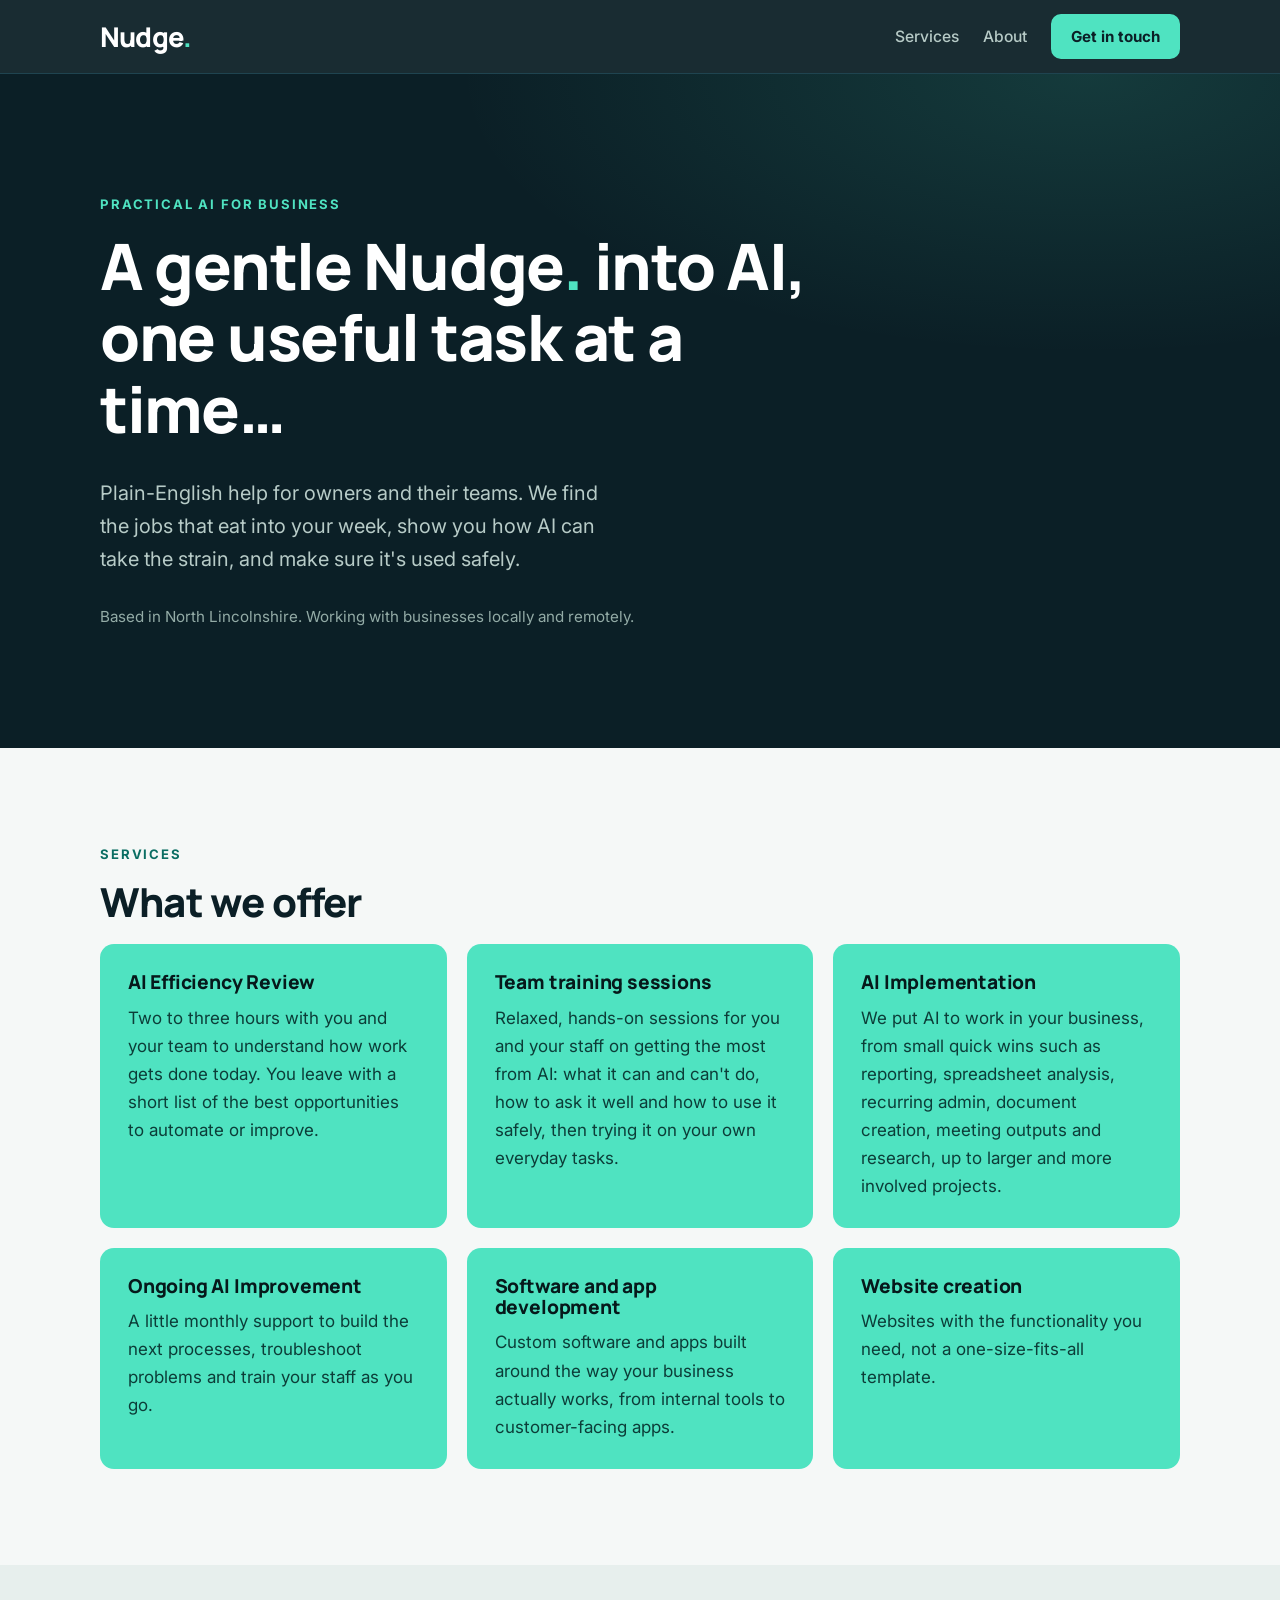
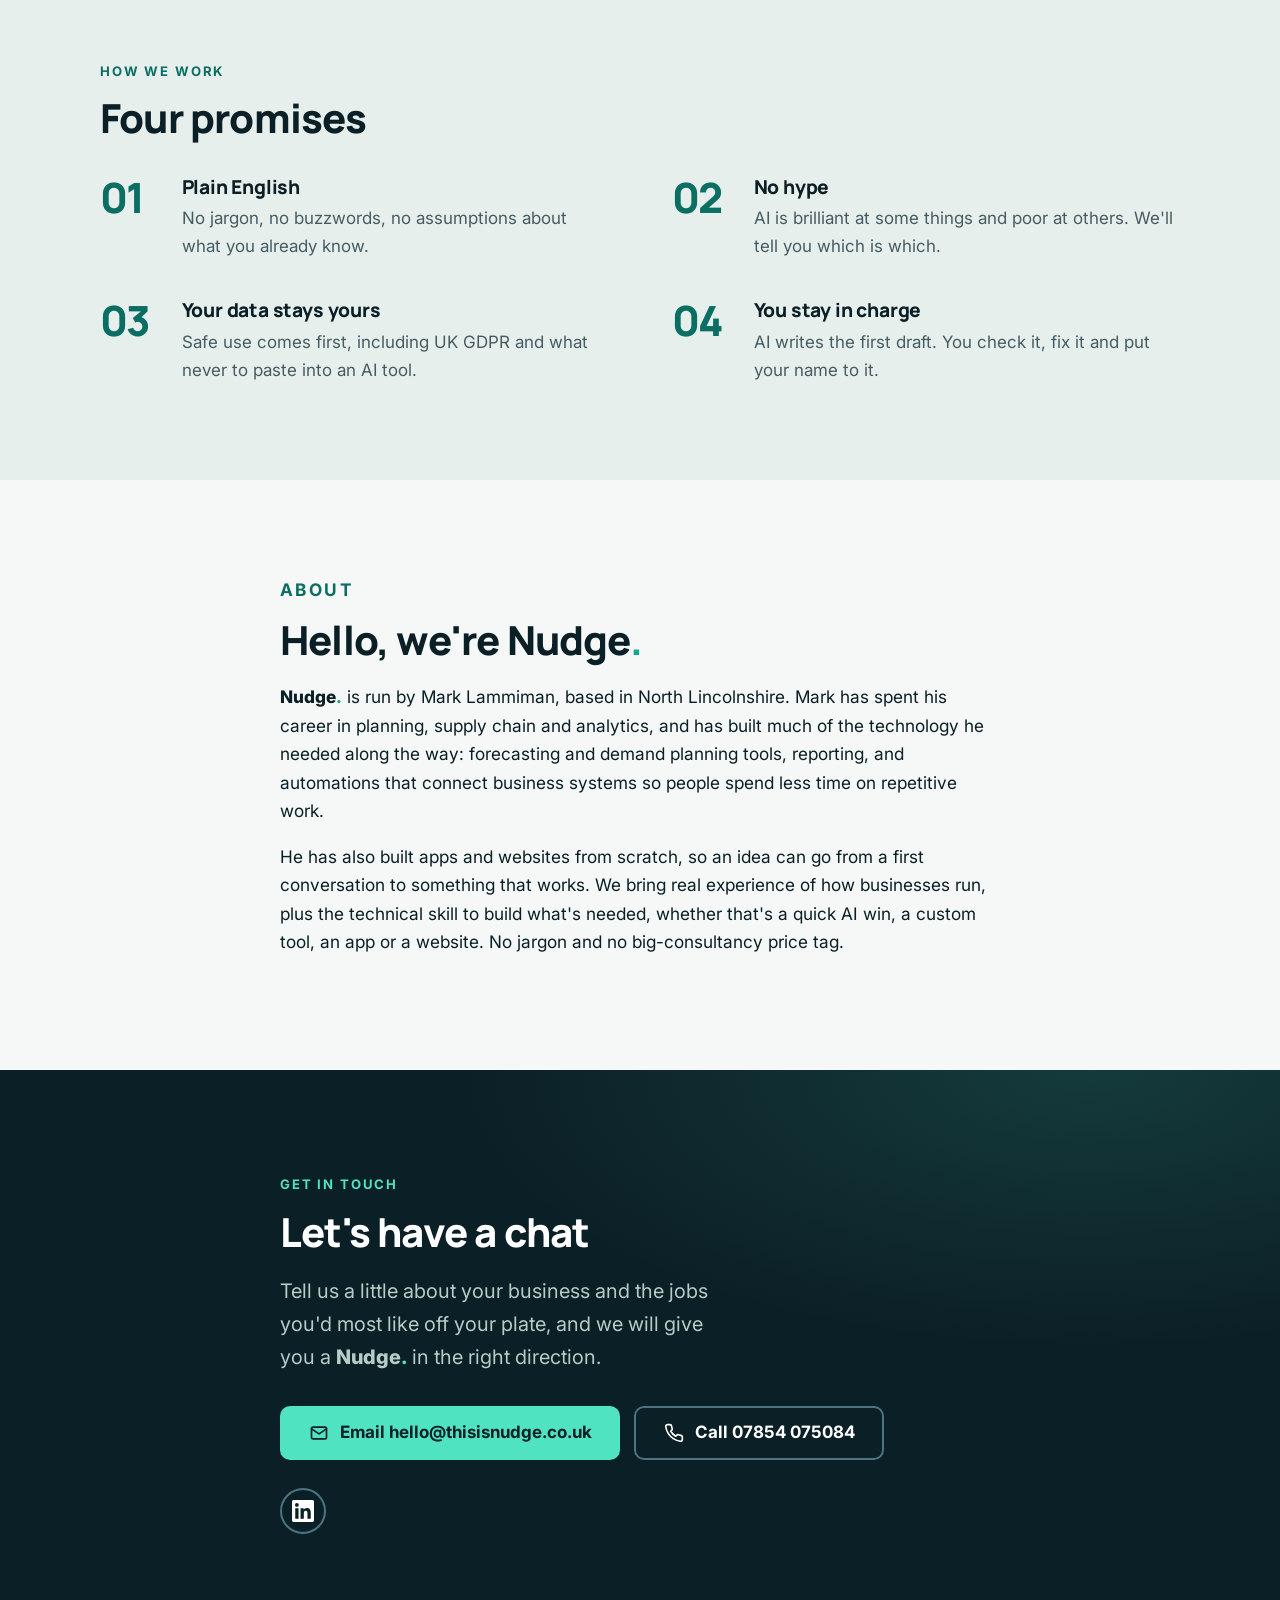
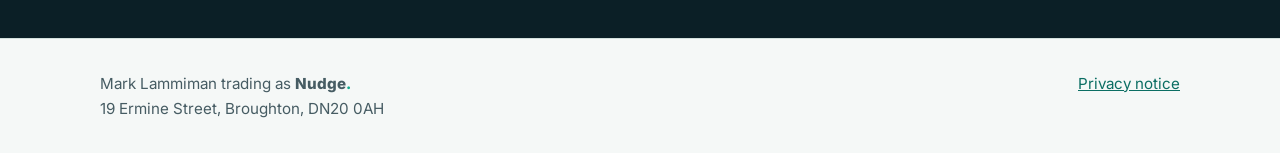
==== commit c69c9193: "Add LinkedIn icon link to contact section Co-Authored-By: Claude Sonnet 5.5 <noreply@anthropic.com> " ====
--- a/index.html
+++ b/index.html
@@ -22,13 +22,13 @@
 
 <header class="site-header">
   <div class="wrap header-row">
-    <a class="brand" href="'+(P or '#top')+'" aria-label="Nudge home">
+    <a class="brand" href="#top" aria-label="Nudge home">
       <span class="wordmark">Nudge<span class="dot">.</span></span>
     </a>
     <nav aria-label="Main">
       <a href="#services">Services</a>
       <a href="#about">About</a>
-      <a class="btn btn-small" href="contact.html">Get in touch</a>
+      <a class="btn btn-small" href="#contact">Get in touch</a>
     </nav>
   </div>
 </header>
@@ -90,6 +90,7 @@
       <a class="btn btn-light btn-icon" href="mailto:hello@thisisnudge.co.uk?subject=Ready%20for%20a%20Nudge."><span class="ico"><svg viewBox="0 0 24 24" width="20" height="20" fill="none" stroke="currentColor" stroke-width="2" stroke-linecap="round" stroke-linejoin="round" aria-hidden="true"><rect x="3" y="5" width="18" height="14" rx="2"/><path d="m3 7 9 6 9-6"/></svg></span>Email hello@thisisnudge.co.uk</a>
       <a class="btn btn-outline btn-icon" href="tel:+447854075084"><span class="ico"><svg viewBox="0 0 24 24" width="20" height="20" fill="none" stroke="currentColor" stroke-width="2" stroke-linecap="round" stroke-linejoin="round" aria-hidden="true"><path d="M22 16.9v3a2 2 0 0 1-2.2 2 19.8 19.8 0 0 1-8.6-3.1 19.5 19.5 0 0 1-6-6A19.8 19.8 0 0 1 2.1 4.2 2 2 0 0 1 4.1 2h3a2 2 0 0 1 2 1.7c.1 1 .4 1.9.7 2.8a2 2 0 0 1-.5 2.1L8.1 9.9a16 16 0 0 0 6 6l1.3-1.3a2 2 0 0 1 2.1-.4c.9.3 1.8.6 2.8.7a2 2 0 0 1 1.7 2z"/></svg></span>Call 07854 075084</a>
     </div>
+    <p class="social"><a class="social-link" href="https://www.linkedin.com/company/thisisnudge" target="_blank" rel="noopener" aria-label="Nudge on LinkedIn"><svg viewBox="0 0 24 24" width="22" height="22" fill="currentColor" aria-hidden="true"><path d="M20.45 20.45h-3.56v-5.57c0-1.33-.03-3.04-1.85-3.04-1.86 0-2.14 1.45-2.14 2.94v5.67H9.34V9h3.41v1.56h.05c.48-.9 1.64-1.85 3.37-1.85 3.6 0 4.27 2.37 4.27 5.46v6.28zM5.34 7.43a2.06 2.06 0 1 1 0-4.13 2.06 2.06 0 0 1 0 4.13zM7.12 20.45H3.56V9h3.56v11.45zM22.22 0H1.77C.79 0 0 .77 0 1.73v20.54C0 23.23.79 24 1.77 24h20.45c.98 0 1.78-.77 1.78-1.73V1.73C24 .77 23.2 0 22.22 0z"/></svg></a></p>
   </div>
 </section>
 
--- a/style.css
+++ b/style.css
@@ -117,3 +117,8 @@
 
 .contact-page .eyebrow { color: var(--accent); }
 @media (max-width: 600px) { .btn-icon { font-size: 0.95rem; padding: 14px 16px; } }
+
+.social { margin: 28px 0 0; }
+.social-link { display: inline-flex; align-items: center; justify-content: center; width: 46px; height: 46px; border-radius: 50%; border: 2px solid #4C7480; color: #fff; transition: background .15s, border-color .15s, color .15s; }
+.social-link:hover { background: var(--accent); border-color: var(--accent); color: var(--night); }
+.social-link svg { display: block; }
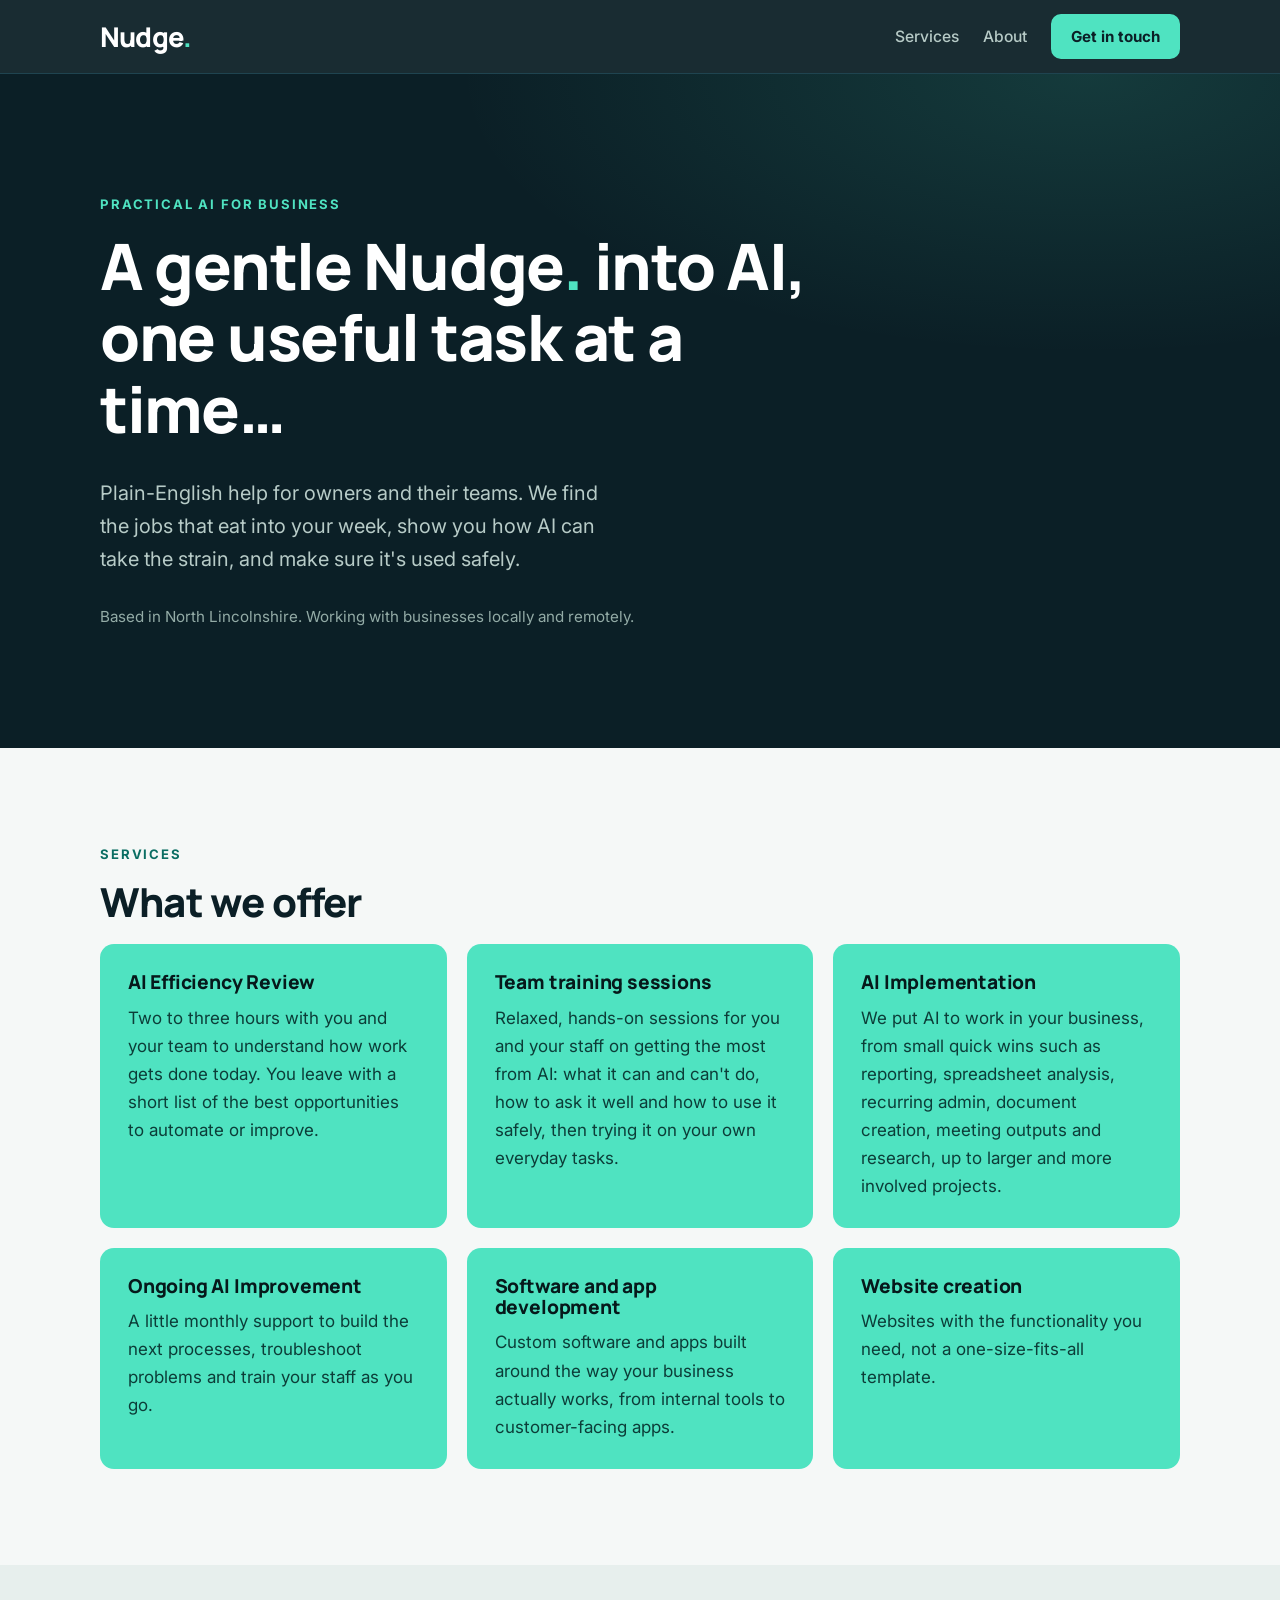
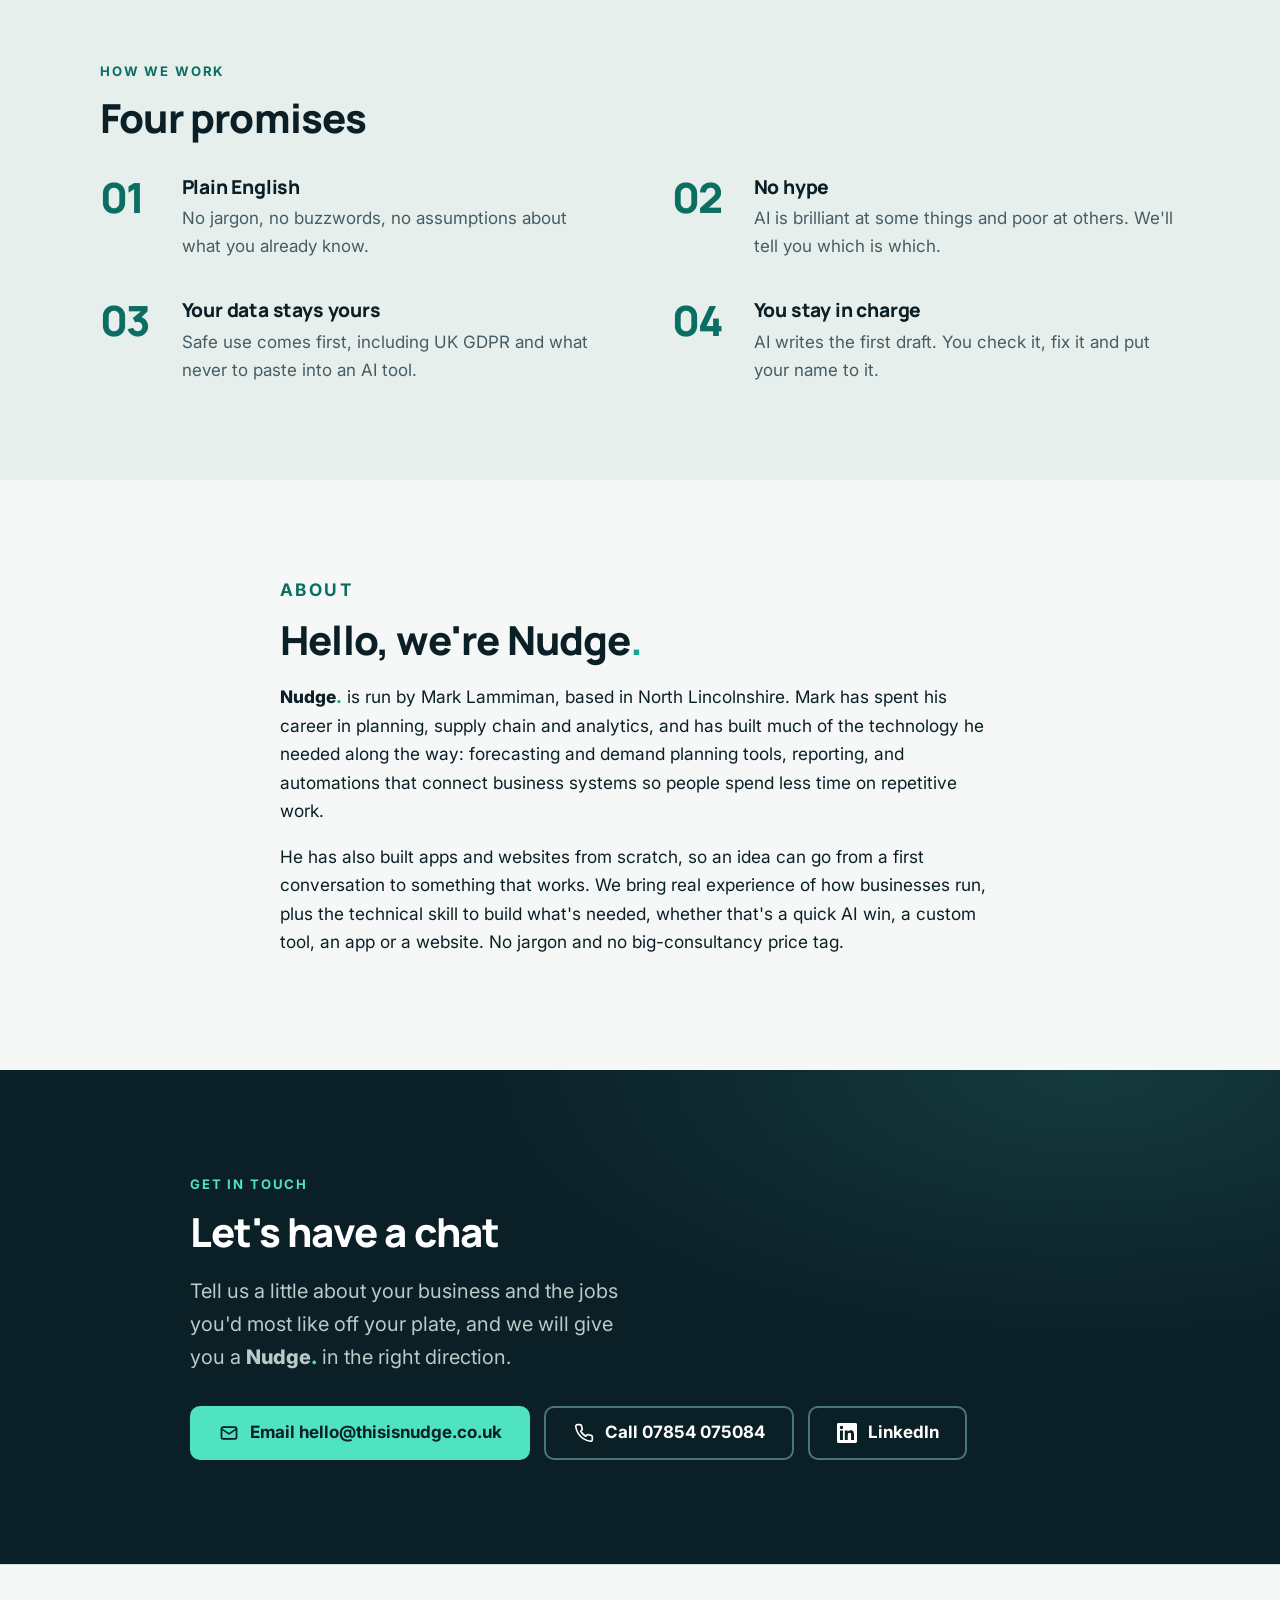
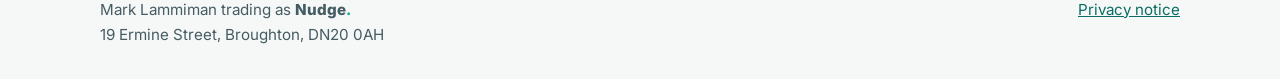
==== commit 4ea2ec50: "LinkedIn as a third contact button Co-Authored-By: Claude Sonnet 5.5 <noreply@anthropic.com> Claude-" ====
--- a/index.html
+++ b/index.html
@@ -89,8 +89,8 @@
     <div class="contact-links">
       <a class="btn btn-light btn-icon" href="mailto:hello@thisisnudge.co.uk?subject=Ready%20for%20a%20Nudge."><span class="ico"><svg viewBox="0 0 24 24" width="20" height="20" fill="none" stroke="currentColor" stroke-width="2" stroke-linecap="round" stroke-linejoin="round" aria-hidden="true"><rect x="3" y="5" width="18" height="14" rx="2"/><path d="m3 7 9 6 9-6"/></svg></span>Email hello@thisisnudge.co.uk</a>
       <a class="btn btn-outline btn-icon" href="tel:+447854075084"><span class="ico"><svg viewBox="0 0 24 24" width="20" height="20" fill="none" stroke="currentColor" stroke-width="2" stroke-linecap="round" stroke-linejoin="round" aria-hidden="true"><path d="M22 16.9v3a2 2 0 0 1-2.2 2 19.8 19.8 0 0 1-8.6-3.1 19.5 19.5 0 0 1-6-6A19.8 19.8 0 0 1 2.1 4.2 2 2 0 0 1 4.1 2h3a2 2 0 0 1 2 1.7c.1 1 .4 1.9.7 2.8a2 2 0 0 1-.5 2.1L8.1 9.9a16 16 0 0 0 6 6l1.3-1.3a2 2 0 0 1 2.1-.4c.9.3 1.8.6 2.8.7a2 2 0 0 1 1.7 2z"/></svg></span>Call 07854 075084</a>
+      <a class="btn btn-outline btn-icon btn-li" href="https://www.linkedin.com/company/thisisnudge" target="_blank" rel="noopener"><span class="ico"><svg viewBox="0 0 24 24" width="20" height="20" fill="currentColor" aria-hidden="true"><path d="M20.45 20.45h-3.56v-5.57c0-1.33-.03-3.04-1.85-3.04-1.86 0-2.14 1.45-2.14 2.94v5.67H9.34V9h3.41v1.56h.05c.48-.9 1.64-1.85 3.37-1.85 3.6 0 4.27 2.37 4.27 5.46v6.28zM5.34 7.43a2.06 2.06 0 1 1 0-4.13 2.06 2.06 0 0 1 0 4.13zM7.12 20.45H3.56V9h3.56v11.45zM22.22 0H1.77C.79 0 0 .77 0 1.73v20.54C0 23.23.79 24 1.77 24h20.45c.98 0 1.78-.77 1.78-1.73V1.73C24 .77 23.2 0 22.22 0z"/></svg></span>LinkedIn</a>
     </div>
-    <p class="social"><a class="social-link" href="https://www.linkedin.com/company/thisisnudge" target="_blank" rel="noopener" aria-label="Nudge on LinkedIn"><svg viewBox="0 0 24 24" width="22" height="22" fill="currentColor" aria-hidden="true"><path d="M20.45 20.45h-3.56v-5.57c0-1.33-.03-3.04-1.85-3.04-1.86 0-2.14 1.45-2.14 2.94v5.67H9.34V9h3.41v1.56h.05c.48-.9 1.64-1.85 3.37-1.85 3.6 0 4.27 2.37 4.27 5.46v6.28zM5.34 7.43a2.06 2.06 0 1 1 0-4.13 2.06 2.06 0 0 1 0 4.13zM7.12 20.45H3.56V9h3.56v11.45zM22.22 0H1.77C.79 0 0 .77 0 1.73v20.54C0 23.23.79 24 1.77 24h20.45c.98 0 1.78-.77 1.78-1.73V1.73C24 .77 23.2 0 22.22 0z"/></svg></a></p>
   </div>
 </section>
 
--- a/style.css
+++ b/style.css
@@ -118,7 +118,5 @@
 .contact-page .eyebrow { color: var(--accent); }
 @media (max-width: 600px) { .btn-icon { font-size: 0.95rem; padding: 14px 16px; } }
 
-.social { margin: 28px 0 0; }
-.social-link { display: inline-flex; align-items: center; justify-content: center; width: 46px; height: 46px; border-radius: 50%; border: 2px solid #4C7480; color: #fff; transition: background .15s, border-color .15s, color .15s; }
-.social-link:hover { background: var(--accent); border-color: var(--accent); color: var(--night); }
-.social-link svg { display: block; }
+.contact-page .wrap.narrow { max-width: 900px; }
+.btn-icon.btn-li { min-width: 0; }
